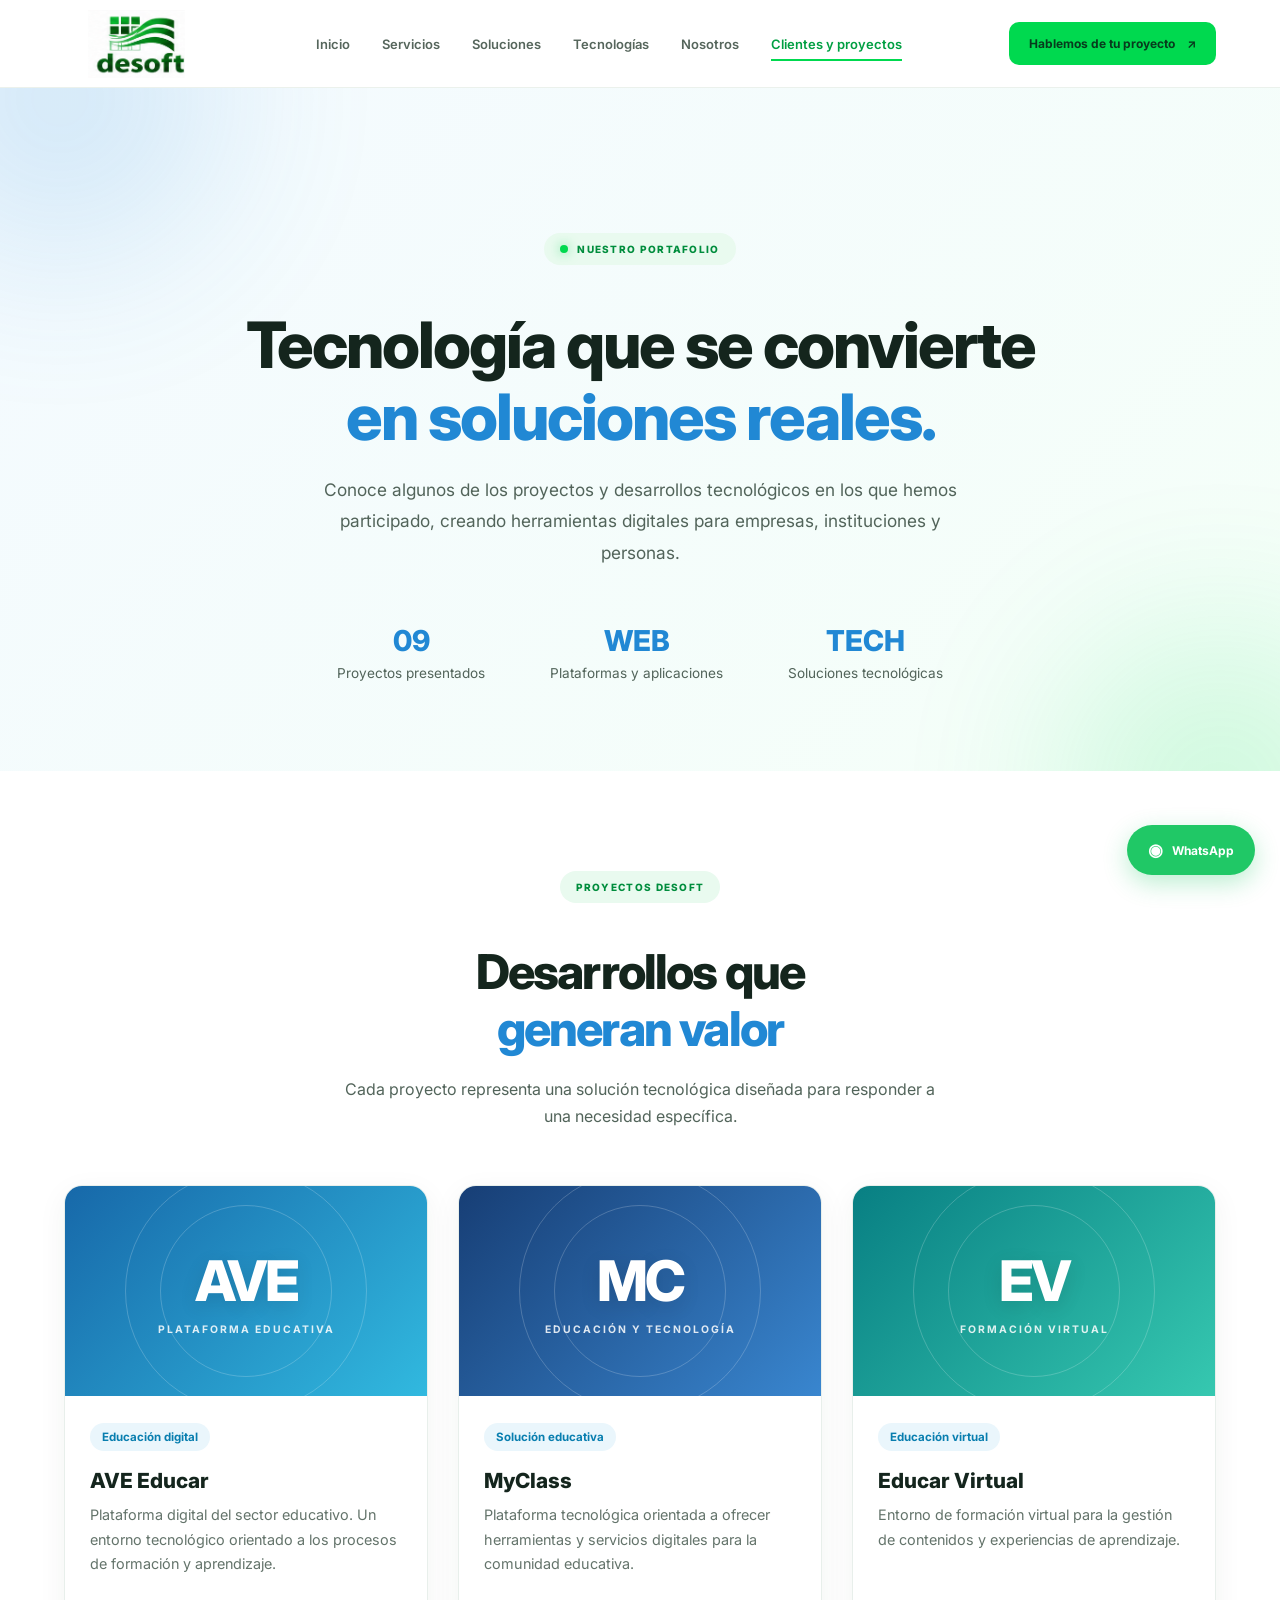
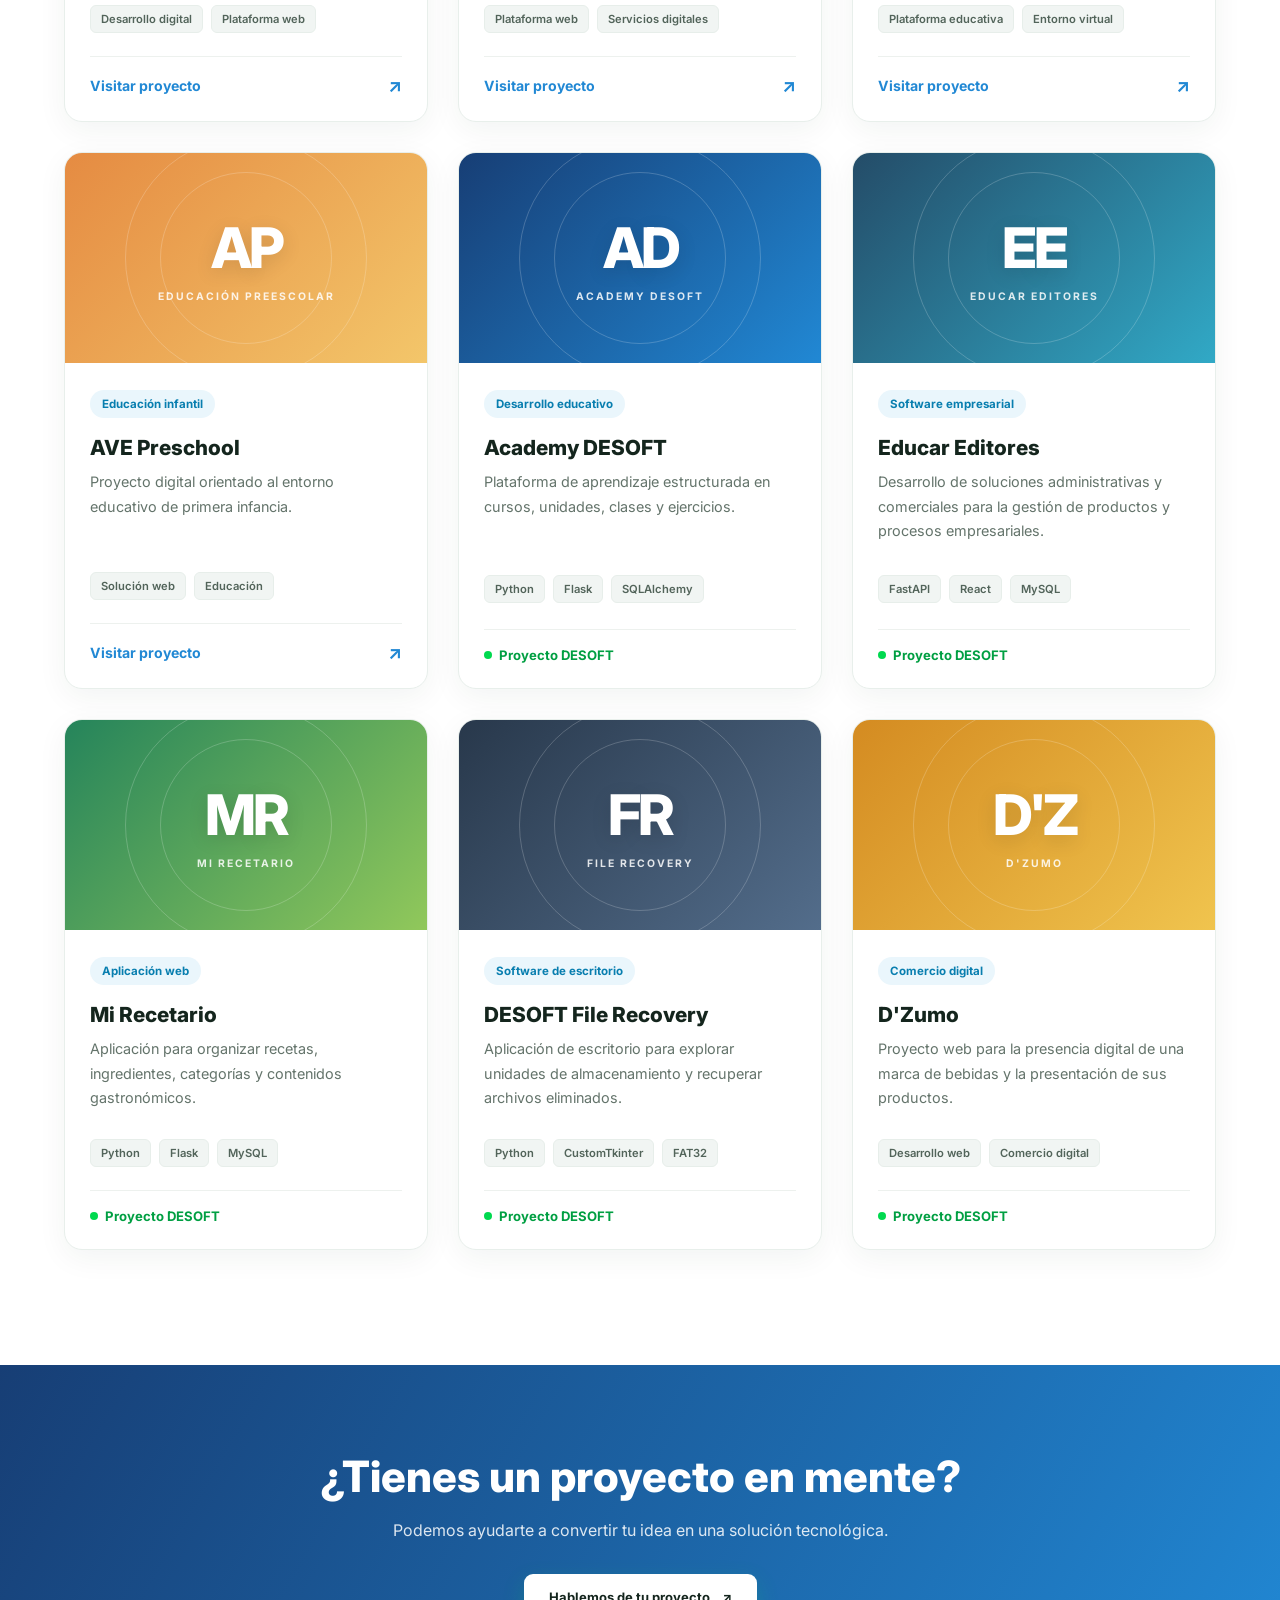
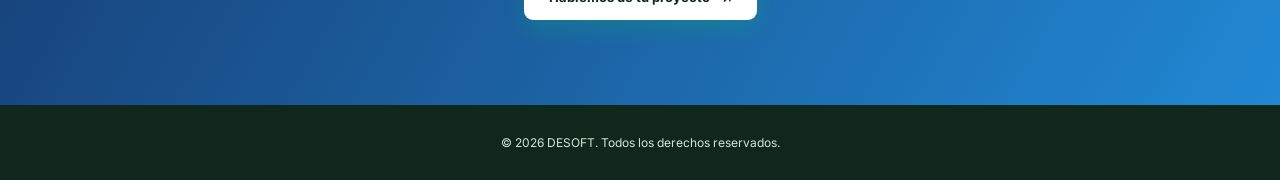
==== clientes.html @ e56fbdc7 "crear clientes" ====
<!DOCTYPE html>
<html lang="es">
<head>
    <meta charset="UTF-8">
    <meta name="viewport" content="width=device-width, initial-scale=1.0">
    <meta name="description" content="Conoce los proyectos y desarrollos tecnológicos de DESOFT: plataformas educativas, software empresarial, aplicaciones web y soluciones digitales.">
    <meta name="theme-color" content="#ffffff">
    <title>Clientes y proyectos | DESOFT</title>

    <link rel="preconnect" href="https://fonts.googleapis.com">
    <link rel="preconnect" href="https://fonts.gstatic.com" crossorigin>
    <link href="https://fonts.googleapis.com/css2?family=Inter:wght@400;500;600;700;800&display=swap" rel="stylesheet">

    <link rel="stylesheet" href="css/styles.css">
    <link rel="stylesheet" href="css/responsive.css">

    <script src="js/main.js" defer></script>
</head>
<body>

    <!-- HEADER -->
    <header class="header" id="header">
        <div class="container header-container">

            <a href="index.html#inicio" class="logo">
                <img src="assets/logo/desoft.png" alt="DESOFT">
            </a>

            <nav class="navigation" id="navigation">
                <a href="index.html#inicio" class="nav-link">Inicio</a>
                <a href="index.html#servicios" class="nav-link">Servicios</a>
                <a href="index.html#soluciones" class="nav-link">Soluciones</a>
                <a href="index.html#tecnologias" class="nav-link">Tecnologías</a>
                <a href="index.html#nosotros" class="nav-link">Nosotros</a>
                <a href="clientes.html" class="nav-link active" aria-current="page">Clientes y proyectos</a>
            </nav>

            <a href="https://wa.me/573026607901"
               target="_blank"
               rel="noopener noreferrer"
               class="header-button">
                Hablemos de tu proyecto
                <span>↗</span>
            </a>

            <button class="menu-toggle"
                    id="menuToggle"
                    aria-label="Abrir menú"
                    aria-expanded="false"
                    aria-controls="navigation">
                <span></span>
                <span></span>
                <span></span>
            </button>

        </div>
    </header>

    <main>

        <!-- PRESENTACIÓN DEL PORTAFOLIO -->
        <section class="portfolio-hero">
            <div class="container">
                <span class="section-tag">
                    <span class="tag-dot"></span>
                    NUESTRO PORTAFOLIO
                </span>

                <h1>
                    Tecnología que se convierte
                    <span>en soluciones reales.</span>
                </h1>

                <p>
                    Conoce algunos de los proyectos y desarrollos tecnológicos
                    en los que hemos participado, creando herramientas digitales
                    para empresas, instituciones y personas.
                </p>

                <div class="portfolio-hero-stats">
                    <div>
                        <strong>09</strong>
                        <span>Proyectos presentados</span>
                    </div>
                    <div>
                        <strong>WEB</strong>
                        <span>Plataformas y aplicaciones</span>
                    </div>
                    <div>
                        <strong>TECH</strong>
                        <span>Soluciones tecnológicas</span>
                    </div>
                </div>
            </div>
        </section>

        <!-- PROYECTOS -->
        <section class="portfolio-section" id="portafolio">
            <div class="container">

                <div class="section-heading">
                    <span class="section-tag">PROYECTOS DESOFT</span>
                    <h2>Desarrollos que <span>generan valor</span></h2>
                    <p>
                        Cada proyecto representa una solución tecnológica
                        diseñada para responder a una necesidad específica.
                    </p>
                </div>

                <div class="portfolio-grid">

                    <!-- AVE EDUCAR -->
                    <article class="portfolio-card">
                        <div class="portfolio-image portfolio-ave">
                            <span>AVE</span>
                            <small>PLATAFORMA EDUCATIVA</small>
                        </div>
                        <div class="portfolio-content">
                            <span class="portfolio-category">Educación digital</span>
                            <h3>AVE Educar</h3>
                            <p>
                                Plataforma digital del sector educativo.
                                Un entorno tecnológico orientado a los procesos
                                de formación y aprendizaje.
                            </p>
                            <div class="portfolio-details">
                                <span>Desarrollo digital</span>
                                <span>Plataforma web</span>
                            </div>
                            <a href="https://ave.educar.com.co"
                               target="_blank"
                               rel="noopener noreferrer"
                               class="portfolio-link">
                                Visitar proyecto <span>↗</span>
                            </a>
                        </div>
                    </article>

                    <!-- MYCLASS -->
                    <article class="portfolio-card">
                        <div class="portfolio-image portfolio-myclass">
                            <span>MC</span>
                            <small>EDUCACIÓN Y TECNOLOGÍA</small>
                        </div>
                        <div class="portfolio-content">
                            <span class="portfolio-category">Solución educativa</span>
                            <h3>MyClass</h3>
                            <p>
                                Plataforma tecnológica orientada a ofrecer
                                herramientas y servicios digitales para
                                la comunidad educativa.
                            </p>
                            <div class="portfolio-details">
                                <span>Plataforma web</span>
                                <span>Servicios digitales</span>
                            </div>
                            <a href="https://myclass.com.co"
                               target="_blank"
                               rel="noopener noreferrer"
                               class="portfolio-link">
                                Visitar proyecto <span>↗</span>
                            </a>
                        </div>
                    </article>

                    <!-- EDUCAR VIRTUAL -->
                    <article class="portfolio-card">
                        <div class="portfolio-image portfolio-virtual">
                            <span>EV</span>
                            <small>FORMACIÓN VIRTUAL</small>
                        </div>
                        <div class="portfolio-content">
                            <span class="portfolio-category">Educación virtual</span>
                            <h3>Educar Virtual</h3>
                            <p>
                                Entorno de formación virtual para la gestión
                                de contenidos y experiencias de aprendizaje.
                            </p>
                            <div class="portfolio-details">
                                <span>Plataforma educativa</span>
                                <span>Entorno virtual</span>
                            </div>
                            <a href="https://educarvirtual.com.co"
                               target="_blank"
                               rel="noopener noreferrer"
                               class="portfolio-link">
                                Visitar proyecto <span>↗</span>
                            </a>
                        </div>
                    </article>

                    <!-- AVE PRESCHOOL -->
                    <article class="portfolio-card">
                        <div class="portfolio-image portfolio-preschool">
                            <span>AP</span>
                            <small>EDUCACIÓN PREESCOLAR</small>
                        </div>
                        <div class="portfolio-content">
                            <span class="portfolio-category">Educación infantil</span>
                            <h3>AVE Preschool</h3>
                            <p>
                                Proyecto digital orientado al entorno
                                educativo de primera infancia.
                            </p>
                            <div class="portfolio-details">
                                <span>Solución web</span>
                                <span>Educación</span>
                            </div>
                            <a href="https://avepreschool.educar.com.co"
                               target="_blank"
                               rel="noopener noreferrer"
                               class="portfolio-link">
                                Visitar proyecto <span>↗</span>
                            </a>
                        </div>
                    </article>

                    <!-- ACADEMY DESOFT -->
                    <article class="portfolio-card">
                        <div class="portfolio-image portfolio-academy">
                            <span>AD</span>
                            <small>ACADEMY DESOFT</small>
                        </div>
                        <div class="portfolio-content">
                            <span class="portfolio-category">Desarrollo educativo</span>
                            <h3>Academy DESOFT</h3>
                            <p>
                                Plataforma de aprendizaje estructurada
                                en cursos, unidades, clases y ejercicios.
                            </p>
                            <div class="portfolio-details">
                                <span>Python</span>
                                <span>Flask</span>
                                <span>SQLAlchemy</span>
                            </div>
                            <span class="portfolio-status">Proyecto DESOFT</span>
                        </div>
                    </article>

                    <!-- EDUCAR EDITORES -->
                    <article class="portfolio-card">
                        <div class="portfolio-image portfolio-editores">
                            <span>EE</span>
                            <small>EDUCAR EDITORES</small>
                        </div>
                        <div class="portfolio-content">
                            <span class="portfolio-category">Software empresarial</span>
                            <h3>Educar Editores</h3>
                            <p>
                                Desarrollo de soluciones administrativas
                                y comerciales para la gestión de productos
                                y procesos empresariales.
                            </p>
                            <div class="portfolio-details">
                                <span>FastAPI</span>
                                <span>React</span>
                                <span>MySQL</span>
                            </div>
                            <span class="portfolio-status">Proyecto DESOFT</span>
                        </div>
                    </article>

                    <!-- MI RECETARIO -->
                    <article class="portfolio-card">
                        <div class="portfolio-image portfolio-recetario">
                            <span>MR</span>
                            <small>MI RECETARIO</small>
                        </div>
                        <div class="portfolio-content">
                            <span class="portfolio-category">Aplicación web</span>
                            <h3>Mi Recetario</h3>
                            <p>
                                Aplicación para organizar recetas,
                                ingredientes, categorías y contenidos
                                gastronómicos.
                            </p>
                            <div class="portfolio-details">
                                <span>Python</span>
                                <span>Flask</span>
                                <span>MySQL</span>
                            </div>
                            <span class="portfolio-status">Proyecto DESOFT</span>
                        </div>
                    </article>

                    <!-- FILE RECOVERY -->
                    <article class="portfolio-card">
                        <div class="portfolio-image portfolio-recovery">
                            <span>FR</span>
                            <small>FILE RECOVERY</small>
                        </div>
                        <div class="portfolio-content">
                            <span class="portfolio-category">Software de escritorio</span>
                            <h3>DESOFT File Recovery</h3>
                            <p>
                                Aplicación de escritorio para explorar
                                unidades de almacenamiento y recuperar
                                archivos eliminados.
                            </p>
                            <div class="portfolio-details">
                                <span>Python</span>
                                <span>CustomTkinter</span>
                                <span>FAT32</span>
                            </div>
                            <span class="portfolio-status">Proyecto DESOFT</span>
                        </div>
                    </article>

                    <!-- D'ZUMO -->
                    <article class="portfolio-card">
                        <div class="portfolio-image portfolio-dzumo">
                            <span>D'Z</span>
                            <small>D'ZUMO</small>
                        </div>
                        <div class="portfolio-content">
                            <span class="portfolio-category">Comercio digital</span>
                            <h3>D'Zumo</h3>
                            <p>
                                Proyecto web para la presencia digital
                                de una marca de bebidas y la presentación
                                de sus productos.
                            </p>
                            <div class="portfolio-details">
                                <span>Desarrollo web</span>
                                <span>Comercio digital</span>
                            </div>
                            <span class="portfolio-status">Proyecto DESOFT</span>
                        </div>
                    </article>

                </div>
            </div>
        </section>

        <!-- LLAMADO A LA ACCIÓN -->
        <section class="portfolio-cta">
            <div class="container">
                <h2>¿Tienes un proyecto en mente?</h2>
                <p>
                    Podemos ayudarte a convertir tu idea en una solución tecnológica.
                </p>
                <a href="https://wa.me/573026607901"
                   target="_blank"
                   rel="noopener noreferrer"
                   class="btn-primary">
                    Hablemos de tu proyecto <span>↗</span>
                </a>
            </div>
        </section>

    </main>

    <!-- FOOTER -->
    <footer class="footer" id="contacto">
        <div class="container">
            <p>© <span id="currentYear"></span> DESOFT. Todos los derechos reservados.</p>
        </div>
    </footer>

    <!-- WHATSAPP -->
    <a href="https://wa.me/573026607901"
       class="whatsapp-float"
       target="_blank"
       rel="noopener noreferrer"
       aria-label="Contactar con DESOFT por WhatsApp">
        <span>WhatsApp</span>
    </a>

</body>
</html>
---- css/styles.css ----
/* =========================================
   DESOFT - ESTILOS PRINCIPALES
========================================= */

:root {
    --green: #00d94f;
    --green-dark: #009f42;
    --green-light: #e9faef;
    --blue: #2188d4;
    --blue-dark: #173e75;
    --cyan: #31c7df;
    --dark: #14251d;
    --text: #52645a;
    --white: #ffffff;
    --background: #ffffff;
    --background-soft: #f4faf6;
    --border: #e6eee8;
    --shadow: 0 15px 45px rgba(20, 55, 35, 0.08);
    --radius: 18px;
}

* {
    margin: 0;
    padding: 0;
    box-sizing: border-box;
}

html {
    scroll-behavior: smooth;
    scroll-padding-top: 90px;
}

body {
    font-family: 'Inter', sans-serif;
    background: var(--background);
    color: var(--dark);
    overflow-x: hidden;
}

a {
    text-decoration: none;
    color: inherit;
}

button {
    font-family: inherit;
}

.container {
    width: min(1200px, 90%);
    margin: 0 auto;
}

/* =========================================
   HEADER
========================================= */

.header {
    width: 100%;
    height: 88px;
    position: sticky;
    top: 0;
    z-index: 1000;
    background: rgba(255, 255, 255, 0.94);
    backdrop-filter: blur(16px);
    border-bottom: 1px solid rgba(230, 238, 232, 0.8);
    transition: box-shadow 0.3s ease;
}

.header.scrolled {
    box-shadow: 0 5px 25px rgba(20, 55, 35, 0.08);
}

.header-container {
    height: 100%;
    display: flex;
    align-items: center;
    justify-content: space-between;
    gap: 30px;
}

.logo {
    display: flex;
    align-items: center;
    flex-shrink: 0;
}

.logo img {
    width: 145px;
    height: 68px;
    object-fit: contain;
}

.navigation {
    display: flex;
    align-items: center;
    gap: 32px;
}

.nav-link {
    font-size: 13px;
    font-weight: 600;
    color: #56665c;
    transition: color 0.3s ease;
    position: relative;
}

.nav-link:hover,
.nav-link.active {
    color: var(--green-dark);
}

.nav-link::after {
    content: "";
    position: absolute;
    bottom: -9px;
    left: 0;
    width: 0;
    height: 2px;
    background: var(--green);
    transition: width 0.3s ease;
}

.nav-link:hover::after,
.nav-link.active::after {
    width: 100%;
}

.header-button {
    display: flex;
    align-items: center;
    gap: 12px;
    background: var(--green);
    color: #073b1d;
    padding: 14px 20px;
    border-radius: 10px;
    font-size: 12px;
    font-weight: 700;
    transition: all 0.3s ease;
}

.header-button:hover {
    background: var(--green-dark);
    color: white;
    transform: translateY(-2px);
}

.menu-toggle {
    display: none;
    border: 0;
    background: transparent;
    cursor: pointer;
}

/* =========================================
   HERO
========================================= */

.hero {
    min-height: 690px;
    display: flex;
    align-items: center;
    position: relative;
    overflow: hidden;
    background:
        radial-gradient(
            ellipse at 85% 40%,
            rgba(0, 217, 79, 0.09),
            transparent 35%
        ),
        radial-gradient(
            ellipse at 5% 90%,
            rgba(49, 199, 223, 0.06),
            transparent 30%
        ),
        #ffffff;
}

.hero::before {
    content: "";
    position: absolute;
    width: 420px;
    height: 420px;
    border: 1px solid rgba(0, 217, 79, 0.09);
    border-radius: 50%;
    right: -190px;
    top: -180px;
}

.hero-container {
    display: grid;
    grid-template-columns: 1.05fr 0.95fr;
    align-items: center;
    gap: 45px;
    padding-top: 65px;
    padding-bottom: 65px;
    position: relative;
    z-index: 1;
}

.hero-content {
    max-width: 620px;
    animation: fadeUp 0.8s ease both;
}

.hero-tag {
    display: inline-flex;
    align-items: center;
    gap: 10px;
    background: var(--green-light);
    color: #087c3a;
    padding: 10px 15px;
    border-radius: 50px;
    font-size: 10px;
    font-weight: 800;
    letter-spacing: 1.1px;
    margin-bottom: 28px;
}

.tag-dot {
    width: 8px;
    height: 8px;
    background: var(--green);
    border-radius: 50%;
    box-shadow: 0 0 12px rgba(0, 217, 79, 0.6);
}

.hero h1 {
    font-size: clamp(42px, 5vw, 65px);
    line-height: 1.13;
    letter-spacing: -2.8px;
    font-weight: 800;
    color: var(--dark);
    margin-bottom: 24px;
}

.hero h1 span {
    display: block;
    color: var(--green-dark);
}

.hero-description {
    max-width: 530px;
    font-size: 15px;
    line-height: 1.9;
    color: var(--text);
    margin-bottom: 32px;
}

.hero-actions {
    display: flex;
    align-items: center;
    gap: 15px;
    flex-wrap: wrap;
}

.btn-primary,
.btn-secondary {
    display: inline-flex;
    align-items: center;
    justify-content: center;
    gap: 13px;
    padding: 16px 23px;
    border-radius: 10px;
    font-size: 13px;
    font-weight: 700;
    transition: all 0.3s ease;
}

.btn-primary {
    background: var(--green);
    color: #073b1d;
    box-shadow: 0 8px 22px rgba(0, 217, 79, 0.2);
}

.btn-primary:hover {
    background: var(--green-dark);
    color: white;
    transform: translateY(-3px);
    box-shadow: 0 12px 25px rgba(0, 159, 66, 0.22);
}

.btn-secondary {
    background: white;
    border: 1px solid var(--border);
    color: var(--dark);
}

.btn-secondary:hover {
    border-color: var(--green);
    color: var(--green-dark);
    transform: translateY(-3px);
}

.hero-features {
    display: flex;
    flex-wrap: wrap;
    gap: 22px;
    margin-top: 42px;
}

.hero-feature {
    display: flex;
    align-items: center;
    gap: 9px;
    font-size: 11px;
    font-weight: 600;
    color: #607267;
}

.feature-icon {
    display: flex;
    align-items: center;
    justify-content: center;
    width: 29px;
    height: 29px;
    border-radius: 8px;
    background: var(--green-light);
    color: var(--green-dark);
    font-size: 16px;
}

/* =========================================
   HERO VISUAL
========================================= */

.hero-visual {
    position: relative;
    display: flex;
    align-items: center;
    justify-content: center;
    min-height: 460px;
    animation: fadeIn 1.2s ease both;
}

.visual-glow {
    position: absolute;
    width: 380px;
    height: 380px;
    border-radius: 50%;
    background: rgba(0, 217, 79, 0.14);
    filter: blur(75px);
}

.visual-card {
    width: 100%;
    max-width: 470px;
    height: 360px;
    position: relative;
    z-index: 1;
    background: linear-gradient(145deg, #ffffff, #f0faf4);
    border: 1px solid rgba(0, 169, 67, 0.13);
    border-radius: 25px;
    box-shadow: 0 30px 80px rgba(20, 65, 38, 0.13);
    overflow: hidden;
}

.visual-card-header {
    height: 52px;
    display: flex;
    align-items: center;
    gap: 10px;
    padding: 0 23px;
    border-bottom: 1px solid #e7f1e9;
    font-size: 9px;
    font-weight: 800;
    letter-spacing: 1.5px;
    color: #6a8273;
}

.visual-status {
    width: 8px;
    height: 8px;
    border-radius: 50%;
    background: var(--green);
    box-shadow: 0 0 12px var(--green);
}

.visual-main {
    height: 255px;
    position: relative;
    display: flex;
    align-items: center;
    justify-content: center;
}

.visual-orbit {
    position: absolute;
    border-radius: 50%;
    border: 1px solid rgba(0, 169, 67, 0.22);
}

.orbit-one {
    width: 235px;
    height: 235px;
    animation: rotate 20s linear infinite;
}

.orbit-two {
    width: 180px;
    height: 180px;
    border-style: dashed;
    animation: rotate 15s linear infinite reverse;
}

.visual-center {
    width: 125px;
    height: 125px;
    display: flex;
    align-items: center;
    justify-content: center;
    flex-direction: column;
    background: linear-gradient(145deg, #00d94f, #00a943);
    border-radius: 30px;
    box-shadow: 0 15px 40px rgba(0, 217, 79, 0.28);
    transform: rotate(-5deg);
    color: white;
    z-index: 2;
}

.visual-center span {
    font-size: 22px;
    font-weight: 800;
    letter-spacing: 1px;
}

.visual-center small {
    font-size: 9px;
    margin-top: 6px;
}

.floating-node {
    position: absolute;
    z-index: 3;
    padding: 12px 17px;
    border-radius: 10px;
    background: white;
    color: var(--green-dark);
    font-size: 10px;
    font-weight: 800;
    box-shadow: 0 8px 25px rgba(20, 65, 38, 0.12);
    border: 1px solid #e4f1e7;
    animation: float 4s ease-in-out infinite;
}

.node-one {
    top: 27px;
    left: 55px;
}

.node-two {
    right: 45px;
    top: 65px;
    animation-delay: 0.8s;
}

.node-three {
    bottom: 24px;
    left: 70px;
    animation-delay: 1.5s;
}

.visual-card-footer {
    height: 52px;
    border-top: 1px solid #e7f1e9;
    display: flex;
    align-items: center;
    justify-content: space-around;
    font-size: 9px;
    font-weight: 700;
    color: #789083;
}

.floating-label {
    position: absolute;
    z-index: 4;
    background: white;
    border: 1px solid var(--border);
    border-radius: 12px;
    padding: 13px 17px;
    font-size: 10px;
    font-weight: 700;
    color: #53685a;
    box-shadow: var(--shadow);
}

.floating-label span {
    color: var(--green-dark);
    margin-right: 5px;
}

.label-top {
    top: 25px;
    right: -15px;
}

.label-bottom {
    bottom: 25px;
    left: -20px;
}

/* =========================================
   SECCIONES GENERALES
========================================= */

section:not(.hero) {
    scroll-margin-top: 88px;
}

.footer {
    background: #10271b;
    color: #d4e5d9;
    padding: 30px 0;
    text-align: center;
    font-size: 12px;
}

/* =========================================
   WHATSAPP
========================================= */

.whatsapp-float {
    position: fixed;
    bottom: 25px;
    right: 25px;
    z-index: 999;
    display: flex;
    align-items: center;
    gap: 9px;
    padding: 15px 21px;
    border-radius: 50px;
    background: #20c866;
    color: white;
    font-size: 12px;
    font-weight: 700;
    box-shadow: 0 8px 25px rgba(32, 200, 102, 0.3);
    transition: transform 0.3s ease;
}

.whatsapp-float::before {
    content: "◉";
    font-size: 17px;
}

.whatsapp-float:hover {
    transform: translateY(-5px);
}


/*  SECCION SECTIO-CARD

/* =========================================
   DESOFT - SECCION DE SERVICIOS
========================================= */

.services {
    padding: 110px 0;
    background:
        radial-gradient(
            circle at 5% 15%,
            rgba(0, 217, 79, 0.045),
            transparent 30%
        ),
        #f8fbf9;
    position: relative;
    overflow: hidden;
}

.section-heading {
    max-width: 720px;
    margin: 0 auto 65px;
    text-align: center;
}

.section-tag {
    display: inline-flex;
    align-items: center;
    gap: 9px;
    padding: 10px 16px;
    border-radius: 50px;
    background: #e9faef;
    color: #008d3d;
    font-size: 10px;
    font-weight: 800;
    letter-spacing: 1.3px;
    margin-bottom: 22px;
}

.section-heading h2 {
    font-size: clamp(32px, 4vw, 47px);
    line-height: 1.2;
    letter-spacing: -1.8px;
    font-weight: 800;
    color: #14251d;
    margin-bottom: 20px;
}

.section-heading h2 span {
    display: block;
    color: #009f42;
}

.section-heading p {
    max-width: 610px;
    margin: 0 auto;
    color: #65766b;
    font-size: 14px;
    line-height: 1.9;
}

/* GRID */

.services-grid {
    display: grid;
    grid-template-columns: repeat(3, minmax(0, 1fr));
    gap: 25px;
}

/* TARJETAS */

.service-card {
    min-width: 0;
    position: relative;
    background: #ffffff;
    border: 1px solid #e6eee8;
    border-radius: 18px;
    padding: 32px 27px;
    display: flex;
    flex-direction: column;
    box-shadow: 0 8px 30px rgba(20, 55, 35, 0.035);
    transition:
        transform 0.35s ease,
        box-shadow 0.35s ease,
        border-color 0.35s ease;
}

.service-card:hover {
    transform: translateY(-9px);
    border-color: rgba(0, 217, 79, 0.5);
    box-shadow: 0 20px 45px rgba(0, 125, 55, 0.11);
}

.service-icon {
    width: 57px;
    height: 57px;
    display: flex;
    align-items: center;
    justify-content: center;
    border-radius: 15px;
    background: linear-gradient(145deg, #e7faed, #f2fbf5);
    color: #009f42;
    margin-bottom: 26px;
    transition: all 0.35s ease;
}

.service-icon span {
    font-size: 29px;
    font-weight: 600;
}

.service-card:hover .service-icon {
    background: #00d94f;
    color: #073b1d;
    transform: rotate(-5deg) scale(1.06);
}

.service-number {
    position: absolute;
    top: 34px;
    right: 28px;
    font-size: 12px;
    font-weight: 800;
    color: #a8c2b0;
    letter-spacing: 1px;
}

.service-card h3 {
    color: #183426;
    font-size: 19px;
    line-height: 1.4;
    font-weight: 750;
    margin-bottom: 13px;
}

.service-card > p {
    font-size: 12px;
    line-height: 1.85;
    color: #6b7b70;
    margin-bottom: 22px;
    min-height: 67px;
}

.service-card ul {
    list-style: none;
    display: flex;
    flex-direction: column;
    gap: 12px;
    padding-bottom: 24px;
    border-bottom: 1px solid #edf2ee;
}

.service-card ul li {
    position: relative;
    padding-left: 20px;
    font-size: 12px;
    color: #52665a;
    line-height: 1.5;
}

.service-card ul li::before {
    content: "✓";
    position: absolute;
    left: 0;
    top: 0;
    color: #00b94b;
    font-weight: 800;
}

/* ENLACES */

.service-link {
    display: inline-flex;
    align-items: center;
    gap: 10px;
    margin-top: auto;
    padding-top: 23px;
    font-size: 12px;
    font-weight: 800;
    color: #008e3c;
    transition: gap 0.3s ease;
}

.service-link span {
    font-size: 17px;
}

.service-link:hover {
    gap: 17px;
}

/* SERVICIO DESTACADO */

.featured-service {
    border-color: rgba(0, 217, 79, 0.35);
    background: linear-gradient(
        145deg,
        #ffffff 60%,
        #f0fff4
    );
}

.featured-service::before {
    content: "DESTACADO";
    position: absolute;
    top: -12px;
    right: 22px;
    background: #00d94f;
    color: #073b1d;
    font-size: 9px;
    font-weight: 800;
    letter-spacing: 0.8px;
    padding: 7px 12px;
    border-radius: 30px;
    box-shadow: 0 5px 15px rgba(0, 217, 79, 0.2);
}

/* CIERRE DE SERVICIOS */

.services-bottom {
    margin-top: 55px;
    padding: 27px 32px;
    background: #ffffff;
    border: 1px solid #e5eee7;
    border-radius: 16px;
    display: flex;
    align-items: center;
    justify-content: space-between;
    gap: 25px;
}

.services-bottom p {
    font-size: 14px;
    color: #52665a;
    font-weight: 600;
}

.services-bottom .btn-primary {
    flex-shrink: 0;
}


/* =========================================
   DESOFT - DESARROLLO DE SOFTWARE
========================================= */

.software-section {
    padding: 115px 0;
    background: #ffffff;
    overflow: hidden;
}

.software-container {
    display: grid;
    grid-template-columns: 1fr 1fr;
    align-items: center;
    gap: 75px;
}

.software-content h2 {
    font-size: clamp(34px, 4vw, 48px);
    line-height: 1.2;
    letter-spacing: -1.8px;
    color: #14251d;
    margin-bottom: 22px;
}

.software-content h2 span {
    display: block;
    color: #009f42;
}

.software-description {
    font-size: 14px;
    line-height: 1.9;
    color: #64756a;
    margin-bottom: 30px;
}

.software-benefits {
    display: grid;
    grid-template-columns: 1fr 1fr;
    gap: 24px 20px;
    margin-bottom: 35px;
}

.software-benefit {
    display: flex;
    gap: 12px;
    align-items: flex-start;
}

.benefit-check {
    width: 27px;
    height: 27px;
    flex-shrink: 0;
    display: flex;
    align-items: center;
    justify-content: center;
    background: #e9faef;
    color: #009f42;
    border-radius: 8px;
    font-weight: 800;
}

.software-benefit h4 {
    font-size: 12px;
    color: #183426;
    margin-bottom: 7px;
}

.software-benefit p {
    font-size: 11px;
    color: #738378;
    line-height: 1.6;
}

.software-button {
    display: inline-flex;
}

/* VISUAL */

.software-visual {
    position: relative;
    min-height: 420px;
    display: flex;
    align-items: center;
    justify-content: center;
}

.software-glow {
    position: absolute;
    width: 350px;
    height: 350px;
    background: rgba(0, 217, 79, 0.12);
    border-radius: 50%;
    filter: blur(75px);
}

.dashboard-preview {
    width: 100%;
    max-width: 460px;
    position: relative;
    z-index: 2;
    background: #ffffff;
    border: 1px solid #e4eee7;
    border-radius: 17px;
    box-shadow: 0 25px 70px rgba(24, 65, 40, 0.12);
    overflow: hidden;
    transform: perspective(1000px) rotateY(-5deg);
}

.dashboard-header {
    height: 54px;
    padding: 0 20px;
    display: flex;
    justify-content: space-between;
    align-items: center;
    border-bottom: 1px solid #edf2ee;
}

.dashboard-brand {
    display: flex;
    align-items: center;
    gap: 9px;
    font-size: 11px;
    color: #183426;
}

.dashboard-logo {
    width: 28px;
    height: 28px;
    display: flex;
    align-items: center;
    justify-content: center;
    background: #00d94f;
    color: #073b1d;
    border-radius: 8px;
    font-weight: 800;
}

.dashboard-dots {
    display: flex;
    gap: 5px;
}

.dashboard-dots span {
    width: 6px;
    height: 6px;
    border-radius: 50%;
    background: #b8d4c1;
}

.dashboard-body {
    display: grid;
    grid-template-columns: 53px 1fr;
    min-height: 290px;
}

.dashboard-sidebar {
    background: #f4faf6;
    border-right: 1px solid #e8f0e9;
    display: flex;
    flex-direction: column;
    align-items: center;
    gap: 20px;
    padding-top: 25px;
}

.sidebar-item {
    width: 29px;
    height: 29px;
    display: flex;
    align-items: center;
    justify-content: center;
    color: #809889;
    border-radius: 8px;
    font-size: 15px;
}

.sidebar-item.selected {
    background: #dff9e8;
    color: #009f42;
}

.dashboard-main {
    padding: 22px 19px;
}

.dashboard-welcome {
    display: flex;
    align-items: center;
    justify-content: space-between;
    margin-bottom: 20px;
}

.dashboard-welcome small {
    color: #84968a;
    font-size: 8px;
    font-weight: 800;
    letter-spacing: 1px;
}

.dashboard-welcome h3 {
    font-size: 18px;
    color: #183426;
    margin-top: 5px;
}

.dashboard-online {
    color: #009f42;
    font-size: 9px;
    font-weight: 700;
}

.dashboard-stats {
    display: grid;
    grid-template-columns: 1fr 1fr;
    gap: 12px;
}

.stat-card {
    padding: 13px;
    border: 1px solid #e8f0e9;
    border-radius: 10px;
    display: flex;
    flex-direction: column;
    gap: 6px;
}

.stat-card small {
    color: #829287;
    font-size: 9px;
}

.stat-card strong {
    color: #183426;
    font-size: 23px;
}

.stat-card span {
    color: #00a943;
    font-size: 9px;
    font-weight: 700;
}

.dashboard-chart {
    padding: 15px;
    margin-top: 14px;
    border: 1px solid #e8f0e9;
    border-radius: 10px;
}

.chart-heading {
    display: flex;
    justify-content: space-between;
    gap: 10px;
    margin-bottom: 17px;
}

.chart-heading strong {
    font-size: 10px;
    color: #183426;
}

.chart-heading small {
    font-size: 8px;
    color: #829287;
}

.chart-bars {
    height: 65px;
    display: flex;
    align-items: flex-end;
    justify-content: space-around;
    gap: 10px;
    border-bottom: 1px solid #e8f0e9;
}

.chart-bars span {
    width: 9%;
    height: var(--height);
    background: linear-gradient(180deg, #00d94f, #9ceab6);
    border-radius: 5px 5px 0 0;
    animation: chartGrow 1.2s ease both;
}

.dashboard-bottom {
    display: flex;
    justify-content: space-between;
    margin-top: 15px;
    color: #819489;
    font-size: 8px;
}

.dashboard-bottom span:first-child {
    color: #009f42;
}

/* ETIQUETAS FLOTANTES */

.tech-floating {
    position: absolute;
    z-index: 3;
    display: flex;
    align-items: center;
    gap: 9px;
    padding: 12px 17px;
    background: #ffffff;
    border: 1px solid #e6eee8;
    border-radius: 12px;
    box-shadow: 0 10px 30px rgba(20, 55, 35, 0.09);
    font-size: 10px;
    color: #53675a;
    font-weight: 700;
    animation: float 4s ease-in-out infinite;
}

.tech-floating strong {
    color: #009f42;
    font-size: 17px;
}

.tech-python {
    top: 25px;
    left: -10px;
}

.tech-react {
    right: -10px;
    top: 100px;
    animation-delay: 1s;
}

.tech-api {
    bottom: 20px;
    left: 15px;
    animation-delay: 1.7s;
}

/* TIPOS DE SOLUCIONES */

.software-types {
    display: grid;
    grid-template-columns: repeat(4, 1fr);
    gap: 20px;
    margin-top: 100px;
    padding-top: 40px;
    border-top: 1px solid #e8f0e9;
}

.software-type {
    padding: 5px 15px;
    border-left: 2px solid #00d94f;
}

.software-type > span {
    display: block;
    color: #00a943;
    font-size: 11px;
    font-weight: 800;
    margin-bottom: 13px;
}

.software-type h3 {
    color: #183426;
    font-size: 13px;
    margin-bottom: 9px;
}

.software-type p {
    color: #748479;
    font-size: 11px;
    line-height: 1.7;
}



/* =========================================
   DESOFT - MICROSOFT AZURE
========================================= */

.azure-section {
    padding: 110px 0;
    background:
        radial-gradient(
            circle at 90% 20%,
            rgba(0, 217, 79, 0.07),
            transparent 30%
        ),
        #f3faf5;
    overflow: hidden;
}

.azure-container {
    display: grid;
    grid-template-columns: 1fr 1fr;
    align-items: center;
    gap: 65px;
}

.azure-content h2 {
    color: #14251d;
    font-size: clamp(34px, 4vw, 47px);
    line-height: 1.2;
    letter-spacing: -1.8px;
    margin-bottom: 22px;
}

.azure-content h2 span {
    display: block;
    color: #009f42;
}

.azure-description {
    color: #627469;
    font-size: 14px;
    line-height: 1.9;
    margin-bottom: 30px;
}

.azure-services-list {
    display: flex;
    flex-direction: column;
    gap: 19px;
    margin-bottom: 32px;
}

.azure-service-item {
    display: flex;
    align-items: flex-start;
    gap: 15px;
}

.azure-icon {
    width: 43px;
    height: 43px;
    flex-shrink: 0;
    display: flex;
    align-items: center;
    justify-content: center;
    border-radius: 12px;
    background: #e1f8e9;
    color: #009f42;
    font-size: 22px;
    transition: all 0.3s ease;
}

.azure-service-item:hover .azure-icon {
    background: #00d94f;
    color: #073b1d;
    transform: translateY(-3px);
}

.azure-service-item h3 {
    color: #183426;
    font-size: 13px;
    margin: 3px 0 6px;
}

.azure-service-item p {
    color: #718176;
    font-size: 11px;
    line-height: 1.7;
}

.azure-button {
    margin-top: 5px;
}

/* ARQUITECTURA CLOUD */

.azure-visual {
    position: relative;
    min-height: 480px;
    display: flex;
    justify-content: center;
    align-items: center;
}

.azure-glow {
    position: absolute;
    width: 380px;
    height: 380px;
    border-radius: 50%;
    background: rgba(0, 217, 79, 0.15);
    filter: blur(80px);
}

.cloud-architecture {
    width: 100%;
    max-width: 470px;
    position: relative;
    z-index: 2;
    padding: 30px 25px 20px;
    background: #ffffff;
    border: 1px solid #dcece0;
    border-radius: 22px;
    box-shadow: 0 25px 65px rgba(25, 70, 40, 0.10);
}

.cloud-top {
    text-align: center;
}

.cloud-symbol {
    width: 75px;
    height: 75px;
    display: flex;
    justify-content: center;
    align-items: center;
    margin: 0 auto 15px;
    border-radius: 22px;
    background: linear-gradient(145deg, #00d94f, #00a943);
    color: #ffffff;
    font-size: 38px;
    box-shadow: 0 12px 30px rgba(0, 217, 79, 0.25);
}

.cloud-top h3 {
    color: #183426;
    font-size: 18px;
    margin-bottom: 7px;
}

.cloud-top > span {
    color: #829489;
    font-size: 9px;
    font-weight: 800;
    letter-spacing: 1.5px;
}

.cloud-connection {
    height: 40px;
    display: flex;
    justify-content: center;
    gap: 85px;
    position: relative;
    border-bottom: 1px solid #dcece0;
}

.cloud-connection::before {
    content: "";
    position: absolute;
    top: 0;
    left: 50%;
    height: 40px;
    border-left: 1px dashed #00b94b;
}

.cloud-connection span {
    width: 7px;
    height: 7px;
    border-radius: 50%;
    background: #00d94f;
    margin-top: 34px;
    position: relative;
    z-index: 2;
}

.cloud-nodes {
    display: grid;
    grid-template-columns: repeat(2, 1fr);
    gap: 13px;
    padding: 22px 0;
}

.cloud-node {
    display: flex;
    flex-direction: column;
    align-items: center;
    gap: 7px;
    padding: 18px 10px;
    background: #f5faf6;
    border: 1px solid #e4eee6;
    border-radius: 13px;
    transition: all 0.3s ease;
}

.cloud-node:hover {
    background: #e9faef;
    border-color: #00d94f;
    transform: translateY(-4px);
}

.cloud-node-icon {
    width: 35px;
    height: 35px;
    border-radius: 10px;
    background: #dff9e8;
    display: flex;
    align-items: center;
    justify-content: center;
    color: #009f42;
    font-size: 19px;
}

.cloud-node strong {
    color: #183426;
    font-size: 11px;
}

.cloud-node small {
    color: #829489;
    font-size: 9px;
}

.cloud-footer {
    display: flex;
    justify-content: space-between;
    gap: 10px;
    padding-top: 17px;
    border-top: 1px solid #e9f0eb;
    color: #819389;
    font-size: 9px;
}

.cloud-footer span:first-child {
    color: #009f42;
    font-weight: 700;
}

/* ETIQUETAS FLOTANTES */

.azure-floating {
    position: absolute;
    z-index: 3;
    display: flex;
    align-items: center;
    gap: 8px;
    padding: 13px 16px;
    background: #ffffff;
    border: 1px solid #e4eee6;
    border-radius: 11px;
    box-shadow: 0 10px 30px rgba(20, 55, 35, 0.09);
    color: #52665a;
    font-size: 10px;
    font-weight: 700;
    animation: float 4s ease-in-out infinite;
}

.azure-floating span {
    color: #00a943;
    font-size: 16px;
}

.azure-label-one {
    top: 35px;
    right: -10px;
}

.azure-label-two {
    bottom: 35px;
    left: -10px;
    animation-delay: 1.5s;
}

/* ETAPAS CLOUD */

.azure-bottom {
    display: grid;
    grid-template-columns: repeat(4, 1fr);
    gap: 20px;
    margin-top: 85px;
    padding-top: 38px;
    border-top: 1px solid #dcece0;
}

.azure-bottom > div {
    padding-left: 16px;
    border-left: 2px solid #00d94f;
}

.azure-bottom span {
    display: block;
    color: #00a943;
    font-size: 11px;
    font-weight: 800;
    margin-bottom: 12px;
}

.azure-bottom strong {
    display: block;
    color: #183426;
    font-size: 13px;
    margin-bottom: 7px;
}

.azure-bottom p {
    color: #718176;
    font-size: 11px;
    line-height: 1.6;
}


/* =========================================
   DESOFT - INTELIGENCIA ARTIFICIAL
========================================= */

.ai-section {
    padding: 115px 0;
    background: #ffffff;
    overflow: hidden;
}

.ai-container {
    display: grid;
    grid-template-columns: 1fr 1fr;
    align-items: center;
    gap: 65px;
}

.ai-content h2 {
    font-size: clamp(34px, 4vw, 48px);
    line-height: 1.2;
    letter-spacing: -1.8px;
    color: #14251d;
    margin-bottom: 22px;
}

.ai-content h2 span {
    display: block;
    color: #009f42;
}

.ai-description {
    font-size: 14px;
    line-height: 1.9;
    color: #64756a;
    margin-bottom: 30px;
}

.ai-features {
    display: flex;
    flex-direction: column;
    gap: 21px;
    margin-bottom: 32px;
}

.ai-feature {
    display: flex;
    align-items: flex-start;
    gap: 15px;
}

.ai-feature-icon {
    width: 43px;
    height: 43px;
    flex-shrink: 0;
    display: flex;
    align-items: center;
    justify-content: center;
    border-radius: 12px;
    background: linear-gradient(145deg, #e5f7ff, #e7faed);
    color: #009f75;
    font-size: 22px;
    transition: all 0.3s ease;
}

.ai-feature:hover .ai-feature-icon {
    background: #00d94f;
    color: #073b1d;
    transform: rotate(-6deg);
}

.ai-feature h3 {
    color: #183426;
    font-size: 13px;
    margin: 3px 0 7px;
}

.ai-feature p {
    color: #718176;
    font-size: 11px;
    line-height: 1.7;
}

.ai-button {
    margin-top: 5px;
}

/* VISUAL IA */

.ai-visual {
    position: relative;
    min-height: 520px;
    display: flex;
    align-items: center;
    justify-content: center;
}

.ai-glow {
    position: absolute;
    width: 390px;
    height: 390px;
    background: rgba(0, 217, 79, 0.13);
    border-radius: 50%;
    filter: blur(80px);
}

.ai-dashboard {
    width: 100%;
    max-width: 460px;
    position: relative;
    z-index: 2;
    background: #ffffff;
    border: 1px solid #e4eee8;
    border-radius: 22px;
    box-shadow: 0 25px 70px rgba(25, 70, 40, 0.12);
    overflow: hidden;
}

.ai-dashboard-header {
    height: 58px;
    padding: 0 20px;
    display: flex;
    align-items: center;
    justify-content: space-between;
    border-bottom: 1px solid #eaf1ec;
}

.ai-brand {
    display: flex;
    align-items: center;
    gap: 9px;
    color: #183426;
    font-size: 12px;
}

.ai-brand-icon {
    width: 30px;
    height: 30px;
    display: flex;
    align-items: center;
    justify-content: center;
    border-radius: 9px;
    background: #e5f9eb;
    color: #00a943;
    font-size: 20px;
}

.ai-active {
    color: #00a943;
    font-size: 8px;
    font-weight: 800;
    letter-spacing: 0.7px;
}

/* NUCLEO IA */

.ai-brain-area {
    height: 260px;
    display: flex;
    align-items: center;
    justify-content: center;
    position: relative;
    background:
        radial-gradient(
            circle,
            rgba(0, 217, 79, 0.07),
            transparent 65%
        );
}

.ai-orbit {
    position: absolute;
    border-radius: 50%;
    border: 1px solid rgba(0, 169, 67, 0.2);
}

.ai-orbit-one {
    width: 210px;
    height: 210px;
    animation: rotate 25s linear infinite;
}

.ai-orbit-two {
    width: 160px;
    height: 160px;
    border-style: dashed;
    animation: rotate 18s linear infinite reverse;
}

.ai-orbit-three {
    width: 120px;
    height: 120px;
    border-color: rgba(49, 199, 223, 0.35);
}

.ai-core {
    width: 90px;
    height: 90px;
    position: relative;
    z-index: 2;
    display: flex;
    flex-direction: column;
    align-items: center;
    justify-content: center;
    background: linear-gradient(145deg, #00d94f, #00a943);
    color: white;
    border-radius: 25px;
    box-shadow: 0 12px 35px rgba(0, 217, 79, 0.3);
    animation: float 4s ease-in-out infinite;
}

.ai-core span {
    font-size: 25px;
}

.ai-core strong {
    font-size: 17px;
    letter-spacing: 2px;
}

.ai-node {
    position: absolute;
    z-index: 3;
    width: 38px;
    height: 38px;
    display: flex;
    align-items: center;
    justify-content: center;
    background: white;
    border: 1px solid #dcefe1;
    border-radius: 11px;
    box-shadow: 0 8px 20px rgba(20, 55, 35, 0.1);
    color: #009f42;
    font-size: 10px;
    font-weight: 800;
}

.ai-node-one {
    top: 25px;
    left: calc(50% - 19px);
}

.ai-node-two {
    right: 45px;
    top: 110px;
}

.ai-node-three {
    bottom: 25px;
    left: calc(50% - 19px);
}

.ai-node-four {
    left: 45px;
    top: 110px;
}

/* PROCESOS */

.ai-process {
    padding: 18px 22px;
    background: #f7fbf8;
    border-top: 1px solid #e8f0e9;
}

.ai-process-heading {
    display: flex;
    justify-content: space-between;
    gap: 10px;
    margin-bottom: 15px;
}

.ai-process-heading strong {
    color: #183426;
    font-size: 11px;
}

.ai-process-heading small {
    color: #829489;
    font-size: 9px;
}

.ai-process-step {
    display: flex;
    align-items: center;
    gap: 12px;
    padding: 11px 0;
    border-top: 1px solid #e8f0e9;
    color: #586c5e;
    font-size: 10px;
}

.process-number {
    color: #00a943;
    font-weight: 800;
}

.process-status {
    margin-left: auto;
    color: #00a943;
    font-weight: 800;
}

.ai-dashboard-footer {
    display: flex;
    justify-content: space-between;
    gap: 10px;
    padding: 15px 22px;
    color: #819389;
    font-size: 8px;
    font-weight: 700;
    letter-spacing: 0.5px;
}

/* ELEMENTOS FLOTANTES */

.ai-floating {
    position: absolute;
    z-index: 4;
    display: flex;
    align-items: center;
    gap: 9px;
    padding: 13px 16px;
    background: #ffffff;
    border: 1px solid #e4eee8;
    border-radius: 12px;
    box-shadow: 0 10px 30px rgba(20, 55, 35, 0.1);
    color: #53675a;
    font-size: 10px;
    font-weight: 700;
    animation: float 4s ease-in-out infinite;
}

.ai-floating span {
    color: #00a943;
    font-size: 17px;
}

.ai-floating-one {
    top: 35px;
    right: -10px;
}

.ai-floating-two {
    bottom: 30px;
    left: -10px;
    animation-delay: 1.5s;
}

/* TARJETAS INFERIORES */

.ai-bottom {
    display: grid;
    grid-template-columns: repeat(4, 1fr);
    gap: 20px;
    margin-top: 85px;
    padding-top: 38px;
    border-top: 1px solid #e8f0e9;
}

.ai-bottom-card {
    padding: 22px 18px;
    border: 1px solid #e8f0e9;
    border-radius: 14px;
    background: #ffffff;
    transition: all 0.3s ease;
}

.ai-bottom-card:hover {
    border-color: #00d94f;
    transform: translateY(-6px);
    box-shadow: 0 12px 30px rgba(0, 169, 67, 0.08);
}

.ai-bottom-icon {
    width: 40px;
    height: 40px;
    display: flex;
    align-items: center;
    justify-content: center;
    border-radius: 11px;
    background: #e9faef;
    color: #009f42;
    font-size: 20px;
    margin-bottom: 17px;
}

.ai-bottom-card h3 {
    color: #183426;
    font-size: 12px;
    margin-bottom: 9px;
}

.ai-bottom-card p {
    color: #718176;
    font-size: 10px;
    line-height: 1.7;
}



/* =========================================
   DESOFT - TECNOLOGIAS
========================================= */

.technologies-section {
    padding: 110px 0;
    background: #f7faf8;
    overflow: hidden;
}

.technology-category {
    margin-bottom: 55px;
}

.technology-category-heading {
    display: flex;
    align-items: center;
    justify-content: space-between;
    gap: 20px;
    margin-bottom: 23px;
    padding-bottom: 17px;
    border-bottom: 1px solid #e3ece5;
}

.technology-category-heading > div {
    display: flex;
    align-items: center;
    gap: 14px;
}

.technology-category-number {
    color: #00a943;
    font-size: 12px;
    font-weight: 800;
}

.technology-category-heading h3 {
    color: #183426;
    font-size: 17px;
}

.technology-category-heading > p {
    color: #829187;
    font-size: 11px;
}

.technology-grid {
    display: grid;
    grid-template-columns: repeat(5, minmax(0, 1fr));
    gap: 17px;
}

.technology-card {
    min-width: 0;
    min-height: 155px;
    padding: 23px 12px;
    display: flex;
    flex-direction: column;
    align-items: center;
    justify-content: center;
    text-align: center;
    background: #ffffff;
    border: 1px solid #e5eee7;
    border-radius: 15px;
    transition: all 0.3s ease;
}

.technology-card:hover {
    transform: translateY(-6px);
    border-color: #00d94f;
    box-shadow: 0 14px 30px rgba(0, 169, 67, 0.09);
}

.technology-symbol {
    width: 51px;
    height: 51px;
    display: flex;
    align-items: center;
    justify-content: center;
    border-radius: 13px;
    margin-bottom: 14px;
    font-size: 19px;
    font-weight: 800;
    background: #edf8f0;
    color: #009f42;
    transition: transform 0.3s ease;
}

.technology-card:hover .technology-symbol {
    transform: scale(1.1);
}

.python-symbol {
    background: #edf4ff;
    color: #3776ab;
}

.react-symbol {
    background: #e8faff;
    color: #149eca;
    font-size: 30px;
}

.js-symbol {
    background: #fff8db;
    color: #9d7c00;
}

.html-symbol {
    background: #fff0e9;
    color: #e44d26;
}

.css-symbol {
    background: #eaf1ff;
    color: #2465bd;
}

.fastapi-symbol {
    background: #e5f8f1;
    color: #009688;
}

.flask-symbol {
    background: #f0f2f4;
    color: #344054;
}

.api-symbol {
    background: #e9faef;
    color: #009f42;
    font-size: 15px;
}

.git-symbol {
    background: #fff0eb;
    color: #e65b35;
    font-size: 16px;
}

.mysql-symbol {
    background: #e9f6ff;
    color: #00758f;
}

.postgres-symbol {
    background: #edf3ff;
    color: #336791;
}

.sql-symbol {
    background: #fff0ee;
    color: #c83b3b;
    font-size: 15px;
}

.azure-symbol {
    background: #eaf4ff;
    color: #1682ca;
}

.github-symbol {
    background: #edf0f2;
    color: #24292f;
}

.ai-symbol {
    background: #e8faed;
    color: #009f42;
}

.technology-card h4 {
    color: #183426;
    font-size: 12px;
    font-weight: 800;
    margin-bottom: 7px;
}

.technology-card p {
    color: #829187;
    font-size: 10px;
    line-height: 1.5;
}

.technology-bottom {
    display: flex;
    align-items: center;
    justify-content: space-between;
    gap: 25px;
    padding: 30px;
    border: 1px solid #e2eee5;
    border-radius: 17px;
    background: linear-gradient(
        110deg,
        #ffffff,
        #effaf2
    );
}

.technology-bottom > div {
    max-width: 570px;
}

.technology-bottom-icon {
    display: block;
    color: #00a943;
    font-size: 23px;
    margin-bottom: 10px;
}

.technology-bottom h3 {
    color: #183426;
    font-size: 17px;
    margin-bottom: 9px;
}

.technology-bottom p {
    color: #718176;
    font-size: 12px;
    line-height: 1.8;
}

.technology-bottom .btn-primary {
    flex-shrink: 0;
}



@keyframes chartGrow {
    from {
        height: 0;
    }
}

/* ANIMACION DE ENTRADA */

@media (prefers-reduced-motion: no-preference) {
    .service-card {
        animation: fadeUp 0.7s ease both;
    }

    .service-card:nth-child(2) {
        animation-delay: 0.1s;
    }

    .service-card:nth-child(3) {
        animation-delay: 0.2s;
    }

    .service-card:nth-child(4) {
        animation-delay: 0.3s;
    }

    .service-card:nth-child(5) {
        animation-delay: 0.4s;
    }

    .service-card:nth-child(6) {
        animation-delay: 0.5s;
    }
}

/* =========================================
   ANIMACIONES
========================================= */

@keyframes fadeUp {
    from {
        opacity: 0;
        transform: translateY(25px);
    }

    to {
        opacity: 1;
        transform: translateY(0);
    }
}

@keyframes fadeIn {
    from {
        opacity: 0;
        transform: scale(0.95);
    }

    to {
        opacity: 1;
        transform: scale(1);
    }
}

@keyframes float {
    0%, 100% {
        transform: translateY(0);
    }

    50% {
        transform: translateY(-12px);
    }
}

@keyframes rotate {
    from {
        transform: rotate(0deg);
    }

    to {
        transform: rotate(360deg);
    }
}

@media (prefers-reduced-motion: reduce) {
    *, *::before, *::after {
        animation-duration: 0.01ms !important;
        animation-iteration-count: 1 !important;
        scroll-behavior: auto !important;
        transition-duration: 0.01ms !important;
    }
}




/* =========================================
   CLIENTES Y PORTAFOLIO DESOFT
========================================= */

.portfolio-hero {
    position: relative;
    overflow: hidden;
    padding: 145px 0 90px;
    background: linear-gradient(135deg, #f4faff 0%, #f5fff8 100%);
    text-align: center;
}

.portfolio-hero::before,
.portfolio-hero::after {
    content: "";
    position: absolute;
    width: 320px;
    height: 320px;
    border-radius: 50%;
    filter: blur(90px);
    opacity: .16;
    pointer-events: none;
}

.portfolio-hero::before {
    background: #2188d4;
    top: -150px;
    left: -100px;
}

.portfolio-hero::after {
    background: #00d94f;
    bottom: -180px;
    right: -100px;
}

.portfolio-hero .container {
    position: relative;
    z-index: 1;
}

.portfolio-hero h1 {
    max-width: 850px;
    margin: 22px auto;
    color: #14251d;
    font-size: clamp(2.3rem, 5vw, 4.1rem);
    line-height: 1.12;
    font-weight: 800;
    letter-spacing: -2px;
}

.portfolio-hero h1 span {
    display: block;
    color: #2188d4;
}

.portfolio-hero > .container > p {
    max-width: 680px;
    margin: 0 auto;
    color: #52645a;
    font-size: 1.08rem;
    line-height: 1.8;
}

.portfolio-hero-stats {
    display: flex;
    justify-content: center;
    flex-wrap: wrap;
    gap: 65px;
    margin-top: 55px;
}

.portfolio-hero-stats div {
    display: flex;
    flex-direction: column;
    gap: 7px;
}

.portfolio-hero-stats strong {
    color: #2188d4;
    font-size: 1.8rem;
    font-weight: 800;
}

.portfolio-hero-stats span {
    color: #52645a;
    font-size: .85rem;
}

/* SECCIÓN DE PROYECTOS */

.portfolio-section {
    padding: 100px 0 115px;
    background: #ffffff;
}

.portfolio-section .section-heading {
    max-width: 720px;
    margin: 0 auto 55px;
    text-align: center;
}

.portfolio-section .section-heading h2 {
    margin: 18px 0;
    color: #14251d;
    font-size: clamp(2rem, 4vw, 3rem);
    line-height: 1.2;
    font-weight: 800;
}

.portfolio-section .section-heading h2 span {
    color: #2188d4;
}

.portfolio-section .section-heading p {
    color: #52645a;
    font-size: 1rem;
    line-height: 1.7;
}

/* CUADRÍCULA */

.portfolio-grid {
    display: grid;
    grid-template-columns: repeat(3, minmax(0, 1fr));
    gap: 30px;
    align-items: stretch;
}

/* TARJETAS */

.portfolio-card {
    display: flex;
    flex-direction: column;
    min-width: 0;
    overflow: hidden;
    background: #ffffff;
    border: 1px solid #e8efeb;
    border-radius: 18px;
    box-shadow: 0 8px 30px rgba(20, 55, 38, .055);
    transition: transform .3s ease, box-shadow .3s ease, border-color .3s ease;
}

.portfolio-card:hover {
    transform: translateY(-8px);
    border-color: rgba(33, 136, 212, .3);
    box-shadow: 0 20px 45px rgba(20, 55, 38, .12);
}

/* ÁREA VISUAL PROVISIONAL */

.portfolio-image {
    position: relative;
    display: flex;
    flex-direction: column;
    align-items: center;
    justify-content: center;
    min-height: 210px;
    overflow: hidden;
    isolation: isolate;
}

.portfolio-image::before,
.portfolio-image::after {
    content: "";
    position: absolute;
    z-index: -1;
    border: 1px solid rgba(255, 255, 255, .2);
    border-radius: 50%;
}

.portfolio-image::before {
    width: 240px;
    height: 240px;
}

.portfolio-image::after {
    width: 170px;
    height: 170px;
}

.portfolio-image > span {
    color: #ffffff;
    font-size: 3.5rem;
    font-weight: 800;
    letter-spacing: -3px;
    text-shadow: 0 5px 20px rgba(0, 0, 0, .12);
}

.portfolio-image small {
    margin-top: 8px;
    color: rgba(255, 255, 255, .85);
    font-size: .65rem;
    font-weight: 700;
    letter-spacing: 2px;
}

/* IDENTIDAD VISUAL DE CADA PROYECTO */

.portfolio-ave {
    background: linear-gradient(135deg, #1768a9, #31b9df);
}

.portfolio-myclass {
    background: linear-gradient(135deg, #173e75, #3986cf);
}

.portfolio-virtual {
    background: linear-gradient(135deg, #087f83, #36c8b0);
}

.portfolio-preschool {
    background: linear-gradient(135deg, #e58b42, #f3c66a);
}

.portfolio-academy {
    background: linear-gradient(135deg, #173e75, #2188d4);
}

.portfolio-editores {
    background: linear-gradient(135deg, #244c68, #31a9c6);
}

.portfolio-recetario {
    background: linear-gradient(135deg, #25845b, #91c85b);
}

.portfolio-recovery {
    background: linear-gradient(135deg, #28384b, #536d8b);
}

.portfolio-dzumo {
    background: linear-gradient(135deg, #d48b21, #f0c44e);
}

/* CONTENIDO */

.portfolio-content {
    display: flex;
    flex: 1;
    flex-direction: column;
    align-items: flex-start;
    padding: 27px 25px 25px;
}

.portfolio-category {
    display: inline-flex;
    align-items: center;
    padding: 7px 12px;
    color: #087eaf;
    background: #eaf6fc;
    border-radius: 30px;
    font-size: .72rem;
    font-weight: 700;
}

.portfolio-content h3 {
    margin: 17px 0 10px;
    color: #14251d;
    font-size: 1.3rem;
    font-weight: 800;
}

.portfolio-content > p {
    min-height: 82px;
    margin: 0 0 20px;
    color: #64746b;
    font-size: .9rem;
    line-height: 1.7;
}

/* TECNOLOGÍAS */

.portfolio-details {
    display: flex;
    flex-wrap: wrap;
    gap: 8px;
    margin-top: auto;
    margin-bottom: 23px;
}

.portfolio-details span {
    padding: 6px 10px;
    color: #52645a;
    background: #f1f5f3;
    border: 1px solid #e7eeea;
    border-radius: 6px;
    font-size: .7rem;
    font-weight: 600;
}

/* ENLACES */

.portfolio-link {
    display: inline-flex;
    align-items: center;
    justify-content: space-between;
    gap: 12px;
    width: 100%;
    padding-top: 17px;
    color: #2188d4;
    border-top: 1px solid #edf1ee;
    font-size: .88rem;
    font-weight: 700;
    text-decoration: none;
    transition: color .2s ease;
}

.portfolio-link span {
    font-size: 1.15rem;
    transition: transform .2s ease;
}

.portfolio-link:hover {
    color: #009f42;
}

.portfolio-link:hover span {
    transform: translate(3px, -3px);
}

/* PROYECTOS SIN ENLACE PÚBLICO */

.portfolio-status {
    display: inline-flex;
    align-items: center;
    gap: 7px;
    margin-top: auto;
    padding-top: 17px;
    color: #009f42;
    border-top: 1px solid #edf1ee;
    width: 100%;
    font-size: .82rem;
    font-weight: 700;
}

.portfolio-status::before {
    content: "";
    width: 8px;
    height: 8px;
    background: #00d94f;
    border-radius: 50%;
}

/* LLAMADO A LA ACCIÓN */

.portfolio-cta {
    padding: 85px 20px;
    background: linear-gradient(120deg, #173e75, #2188d4);
    text-align: center;
}

.portfolio-cta h2 {
    margin: 0 0 15px;
    color: #ffffff;
    font-size: clamp(1.8rem, 4vw, 2.7rem);
    font-weight: 800;
}

.portfolio-cta p {
    margin: 0 0 30px;
    color: rgba(255, 255, 255, .85);
    line-height: 1.7;
}

.portfolio-cta .btn-primary {
    display: inline-flex;
    align-items: center;
    gap: 12px;
    padding: 15px 25px;
    color: #14251d;
    background: #ffffff;
    border-radius: 9px;
    font-weight: 700;
    text-decoration: none;
    transition: transform .25s ease, box-shadow .25s ease;
}

.portfolio-cta .btn-primary:hover {
    transform: translateY(-3px);
    box-shadow: 0 10px 25px rgba(0, 0, 0, .15);
}

/* ANIMACIONES Y ACCESIBILIDAD */

@media (prefers-reduced-motion: no-preference) {
    .portfolio-card {
        animation: fadeUp .6s ease both;
    }

    .portfolio-card:nth-child(2) { animation-delay: .05s; }
    .portfolio-card:nth-child(3) { animation-delay: .1s; }
    .portfolio-card:nth-child(4) { animation-delay: .15s; }
    .portfolio-card:nth-child(5) { animation-delay: .2s; }
    .portfolio-card:nth-child(6) { animation-delay: .25s; }
    .portfolio-card:nth-child(7) { animation-delay: .3s; }
    .portfolio-card:nth-child(8) { animation-delay: .35s; }
    .portfolio-card:nth-child(9) { animation-delay: .4s; }
}

@media (prefers-reduced-motion: reduce) {
    .portfolio-card,
    .portfolio-link span,
    .portfolio-cta .btn-primary {
        animation: none;
        transition: none;
    }
}
---- css/responsive.css ----
/* =========================================
   RESPONSIVE DESOFT
========================================= */
@media (max-width: 1050px) {
    .navigation {
        gap: 18px;
    }

    .header-button {
        padding: 12px 14px;
        font-size: 11px;
    }

    .hero-container {
        gap: 25px;
    }

    .hero h1 {
        font-size: 49px;
    }

    .visual-card {
        max-width: 420px;
    }
}

@media (max-width: 850px) {
    .header {
        height: 75px;
    }

    .logo img {
        width: 125px;
        height: 62px;
    }

    .menu-toggle {
        width: 42px;
        height: 42px;
        display: flex;
        flex-direction: column;
        justify-content: center;
        align-items: center;
        gap: 6px;
        border-radius: 9px;
        background: var(--green-light);
    }

    .menu-toggle span {
        display: block;
        width: 21px;
        height: 2px;
        background: var(--dark);
        border-radius: 3px;
        transition: all 0.3s ease;
    }

    .menu-toggle.active span:nth-child(1) {
        transform: translateY(8px) rotate(45deg);
    }

    .menu-toggle.active span:nth-child(2) {
        opacity: 0;
    }

    .menu-toggle.active span:nth-child(3) {
        transform: translateY(-8px) rotate(-45deg);
    }

    .navigation {
        position: absolute;
        top: 75px;
        left: 0;
        right: 0;
        display: flex;
        flex-direction: column;
        align-items: stretch;
        gap: 0;
        padding: 10px 5%;
        background: white;
        border-bottom: 1px solid var(--border);
        box-shadow: 0 15px 25px rgba(20, 55, 35, 0.08);
        opacity: 0;
        visibility: hidden;
        transform: translateY(-10px);
        transition: all 0.3s ease;
    }

    .navigation.open {
        opacity: 1;
        visibility: visible;
        transform: translateY(0);
    }

    .nav-link {
        padding: 16px 5px;
        border-bottom: 1px solid var(--border);
    }

    .nav-link::after {
        display: none;
    }

    .header-button {
        margin-left: auto;
    }

    .hero {
        min-height: auto;
    }

    .hero-container {
        grid-template-columns: 1fr;
        padding-top: 75px;
        padding-bottom: 65px;
    }

    .hero-content {
        max-width: 680px;
    }

    .hero h1 {
        font-size: clamp(42px, 7vw, 60px);
    }

    .hero-visual {
        min-height: 440px;
        margin-top: 10px;
    }

    .visual-card {
        max-width: 500px;
    }
}

@media (max-width: 550px) {
    .container {
        width: 92%;
    }

    .header {
        height: 68px;
    }

    .logo img {
        width: 105px;
        height: 55px;
    }

    .header-button {
        padding: 11px 12px;
        font-size: 10px;
    }

    .header-button span {
        display: none;
    }

    .navigation {
        top: 68px;
    }

    .hero-container {
        padding-top: 55px;
        padding-bottom: 45px;
    }

    .hero-tag {
        font-size: 8px;
        letter-spacing: 0.6px;
        padding: 9px 12px;
    }

    .hero h1 {
        font-size: 41px;
        letter-spacing: -1.8px;
    }

    .hero-description {
        font-size: 13px;
        line-height: 1.8;
    }

    .hero-actions {
        align-items: stretch;
        flex-direction: column;
    }

    .btn-primary,
    .btn-secondary {
        width: 100%;
        padding: 15px;
    }

    .hero-features {
        gap: 13px;
        margin-top: 30px;
        flex-direction: column;
    }

    .hero-visual {
        min-height: 340px;
    }

    .visual-card {
        height: 310px;
    }

    .visual-main {
        height: 210px;
    }

    .orbit-one {
        width: 195px;
        height: 195px;
    }

    .orbit-two {
        width: 155px;
        height: 155px;
    }

    .visual-center {
        width: 105px;
        height: 105px;
    }

    .node-one {
        left: 18px;
    }

    .node-two {
        right: 12px;
    }

    .node-three {
        left: 25px;
    }

    .floating-label {
        font-size: 9px;
        padding: 10px;
    }

    .label-top {
        right: -5px;
    }

    .label-bottom {
        left: -5px;
    }

    .whatsapp-float {
        right: 15px;
        bottom: 15px;
        padding: 13px 17px;
    }
}


/* =========================================
   RESPONSIVE - SERVICIOS
========================================= */

@media (max-width: 1000px) {
    .services {
        padding: 85px 0;
    }

    .services-grid {
        grid-template-columns: repeat(2, minmax(0, 1fr));
        gap: 20px;
    }

    .service-card {
        padding: 27px 23px;
    }
}

@media (max-width: 600px) {
    .services {
        padding: 70px 0;
    }

    .section-heading {
        margin-bottom: 40px;
    }

    .section-heading h2 {
        font-size: 32px;
        letter-spacing: -1px;
    }

    .section-heading p {
        font-size: 13px;
    }

    .services-grid {
        grid-template-columns: 1fr;
        gap: 20px;
    }

    .service-card {
        padding: 27px 23px;
    }

    .service-card > p {
        min-height: auto;
    }

    .services-bottom {
        flex-direction: column;
        align-items: stretch;
        text-align: center;
        padding: 25px 20px;
    }

    .services-bottom .btn-primary {
        width: 100%;
    }
}


@media (max-width: 380px) {
    .header-button {
        display: none;
    }

    .hero h1 {
        font-size: 35px;
    }

    .hero-visual {
        min-height: 310px;
    }

    .visual-card {
        height: 285px;
    }
}
/* =========================================
   RESPONSIVE - SOFTWARE
========================================= */

@media (max-width: 1000px) {
    .software-container {
        gap: 40px;
    }

    .software-benefits {
        grid-template-columns: 1fr;
        gap: 18px;
    }

    .software-types {
        grid-template-columns: repeat(2, 1fr);
        row-gap: 30px;
    }

    .software-visual {
        min-height: 390px;
    }
}

@media (max-width: 750px) {
    .software-section {
        padding: 75px 0;
    }

    .software-container {
        grid-template-columns: 1fr;
        gap: 45px;
    }

    .software-content h2 {
        font-size: 36px;
    }

    .software-benefits {
        grid-template-columns: repeat(2, 1fr);
    }

    .software-visual {
        width: 100%;
        min-height: 370px;
    }

    .dashboard-preview {
        max-width: 480px;
    }

    .software-types {
        margin-top: 65px;
    }
}

@media (max-width: 500px) {
    .software-section {
        padding: 65px 0;
    }

    .software-content h2 {
        font-size: 32px;
        letter-spacing: -1px;
    }

    .software-description {
        font-size: 13px;
    }

    .software-benefits {
        grid-template-columns: 1fr;
        gap: 20px;
    }

    .software-button {
        width: 100%;
    }

    .software-visual {
        min-height: 310px;
    }

    .dashboard-preview {
        transform: none;
    }

    .dashboard-body {
        grid-template-columns: 40px 1fr;
        min-height: 270px;
    }

    .dashboard-main {
        padding: 15px 10px;
    }

    .tech-floating {
        padding: 9px 11px;
        font-size: 9px;
    }

    .tech-python {
        left: -3px;
        top: 0;
    }

    .tech-react {
        right: -3px;
        top: 60px;
    }

    .tech-api {
        left: 0;
        bottom: 0;
    }

    .software-types {
        grid-template-columns: 1fr;
        gap: 25px;
        margin-top: 60px;
    }
}


/* =========================================
   RESPONSIVE - AZURE
========================================= */

@media (max-width: 1000px) {
    .azure-container {
        gap: 35px;
    }

    .azure-bottom {
        grid-template-columns: repeat(2, 1fr);
        row-gap: 30px;
    }
}

@media (max-width: 750px) {
    .azure-section {
        padding: 80px 0;
    }

    .azure-container {
        grid-template-columns: 1fr;
        gap: 45px;
    }

    .azure-content h2 {
        font-size: 37px;
    }

    .azure-visual {
        min-height: 440px;
    }

    .cloud-architecture {
        max-width: 500px;
    }

    .azure-bottom {
        margin-top: 65px;
    }
}

@media (max-width: 500px) {
    .azure-section {
        padding: 65px 0;
    }

    .azure-content h2 {
        font-size: 32px;
        letter-spacing: -1px;
    }

    .azure-description {
        font-size: 13px;
    }

    .azure-service-item p {
        font-size: 11px;
    }

    .azure-button {
        width: 100%;
    }

    .azure-visual {
        min-height: 370px;
    }

    .cloud-architecture {
        padding: 22px 14px 15px;
    }

    .cloud-node {
        padding: 14px 7px;
    }

    .azure-floating {
        font-size: 9px;
        padding: 10px;
    }

    .azure-label-one {
        right: -4px;
        top: 0;
    }

    .azure-label-two {
        left: -4px;
        bottom: 0;
    }

    .azure-bottom {
        grid-template-columns: 1fr;
        gap: 25px;
        margin-top: 55px;
    }
}
/* =========================================
   RESPONSIVE - INTELIGENCIA ARTIFICIAL
========================================= */

@media (max-width: 1000px) {
    .ai-container {
        gap: 35px;
    }

    .ai-bottom {
        grid-template-columns: repeat(2, 1fr);
    }
}

@media (max-width: 750px) {
    .ai-section {
        padding: 80px 0;
    }

    .ai-container {
        grid-template-columns: 1fr;
        gap: 45px;
    }

    .ai-content h2 {
        font-size: 37px;
    }

    .ai-visual {
        min-height: 490px;
    }

    .ai-dashboard {
        max-width: 500px;
    }

    .ai-bottom {
        margin-top: 65px;
    }
}

@media (max-width: 500px) {
    .ai-section {
        padding: 65px 0;
    }

    .ai-content h2 {
        font-size: 32px;
        letter-spacing: -1px;
    }

    .ai-description {
        font-size: 13px;
    }

    .ai-feature p {
        font-size: 11px;
    }

    .ai-button {
        width: 100%;
    }

    .ai-visual {
        min-height: 420px;
    }

    .ai-dashboard-header {
        padding: 0 12px;
    }

    .ai-brain-area {
        height: 230px;
    }

    .ai-node-two {
        right: 20px;
    }

    .ai-node-four {
        left: 20px;
    }

    .ai-floating {
        font-size: 9px;
        padding: 10px;
    }

    .ai-floating-one {
        right: -3px;
        top: 0;
    }

    .ai-floating-two {
        left: -3px;
        bottom: 0;
    }

    .ai-bottom {
        grid-template-columns: 1fr;
        gap: 14px;
        margin-top: 55px;
    }

    .ai-bottom-card {
        padding: 18px;
    }
}
/* =========================================
   RESPONSIVE - TECNOLOGIAS
========================================= */

@media (max-width: 1000px) {
    .technology-grid {
        grid-template-columns: repeat(3, minmax(0, 1fr));
    }

    .technology-bottom {
        padding: 25px;
    }
}

@media (max-width: 700px) {
    .technologies-section {
        padding: 80px 0;
    }

    .technology-category-heading {
        align-items: flex-start;
        flex-direction: column;
        gap: 9px;
    }

    .technology-category-heading h3 {
        font-size: 15px;
    }

    .technology-grid {
        grid-template-columns: repeat(2, minmax(0, 1fr));
        gap: 12px;
    }

    .technology-card {
        min-height: 145px;
        padding: 18px 8px;
    }

    .technology-bottom {
        flex-direction: column;
        align-items: stretch;
    }

    .technology-bottom .btn-primary {
        width: 100%;
    }
}

@media (max-width: 380px) {
    .technology-grid {
        grid-template-columns: 1fr 1fr;
        gap: 9px;
    }

    .technology-card h4 {
        font-size: 11px;
    }

    .technology-card p {
        font-size: 9px;
    }
}





/* =========================================
   RESPONSIVE - CLIENTES Y PORTAFOLIO
========================================= */

@media (max-width: 1024px) {
    .portfolio-grid {
        grid-template-columns: repeat(2, minmax(0, 1fr));
        gap: 24px;
    }

    .portfolio-hero {
        padding: 125px 0 75px;
    }

    .portfolio-section {
        padding: 85px 0;
    }
}

@media (max-width: 600px) {
    .portfolio-hero {
        padding: 110px 0 65px;
    }

    .portfolio-hero h1 {
        font-size: 2.25rem;
        letter-spacing: -1.2px;
    }

    .portfolio-hero > .container > p {
        font-size: .95rem;
    }

    .portfolio-hero-stats {
        gap: 25px;
        margin-top: 38px;
    }

    .portfolio-hero-stats div {
        min-width: 85px;
    }

    .portfolio-hero-stats strong {
        font-size: 1.5rem;
    }

    .portfolio-hero-stats span {
        font-size: .72rem;
    }

    .portfolio-section {
        padding: 65px 0 75px;
    }

    .portfolio-section .section-heading {
        margin-bottom: 35px;
    }

    .portfolio-section .section-heading h2 {
        font-size: 2rem;
    }

    .portfolio-grid {
        grid-template-columns: 1fr;
        gap: 22px;
    }

    .portfolio-image {
        min-height: 190px;
    }

    .portfolio-content {
        padding: 23px 21px;
    }

    .portfolio-content > p {
        min-height: auto;
    }

    .portfolio-cta {
        padding: 65px 20px;
    }
}
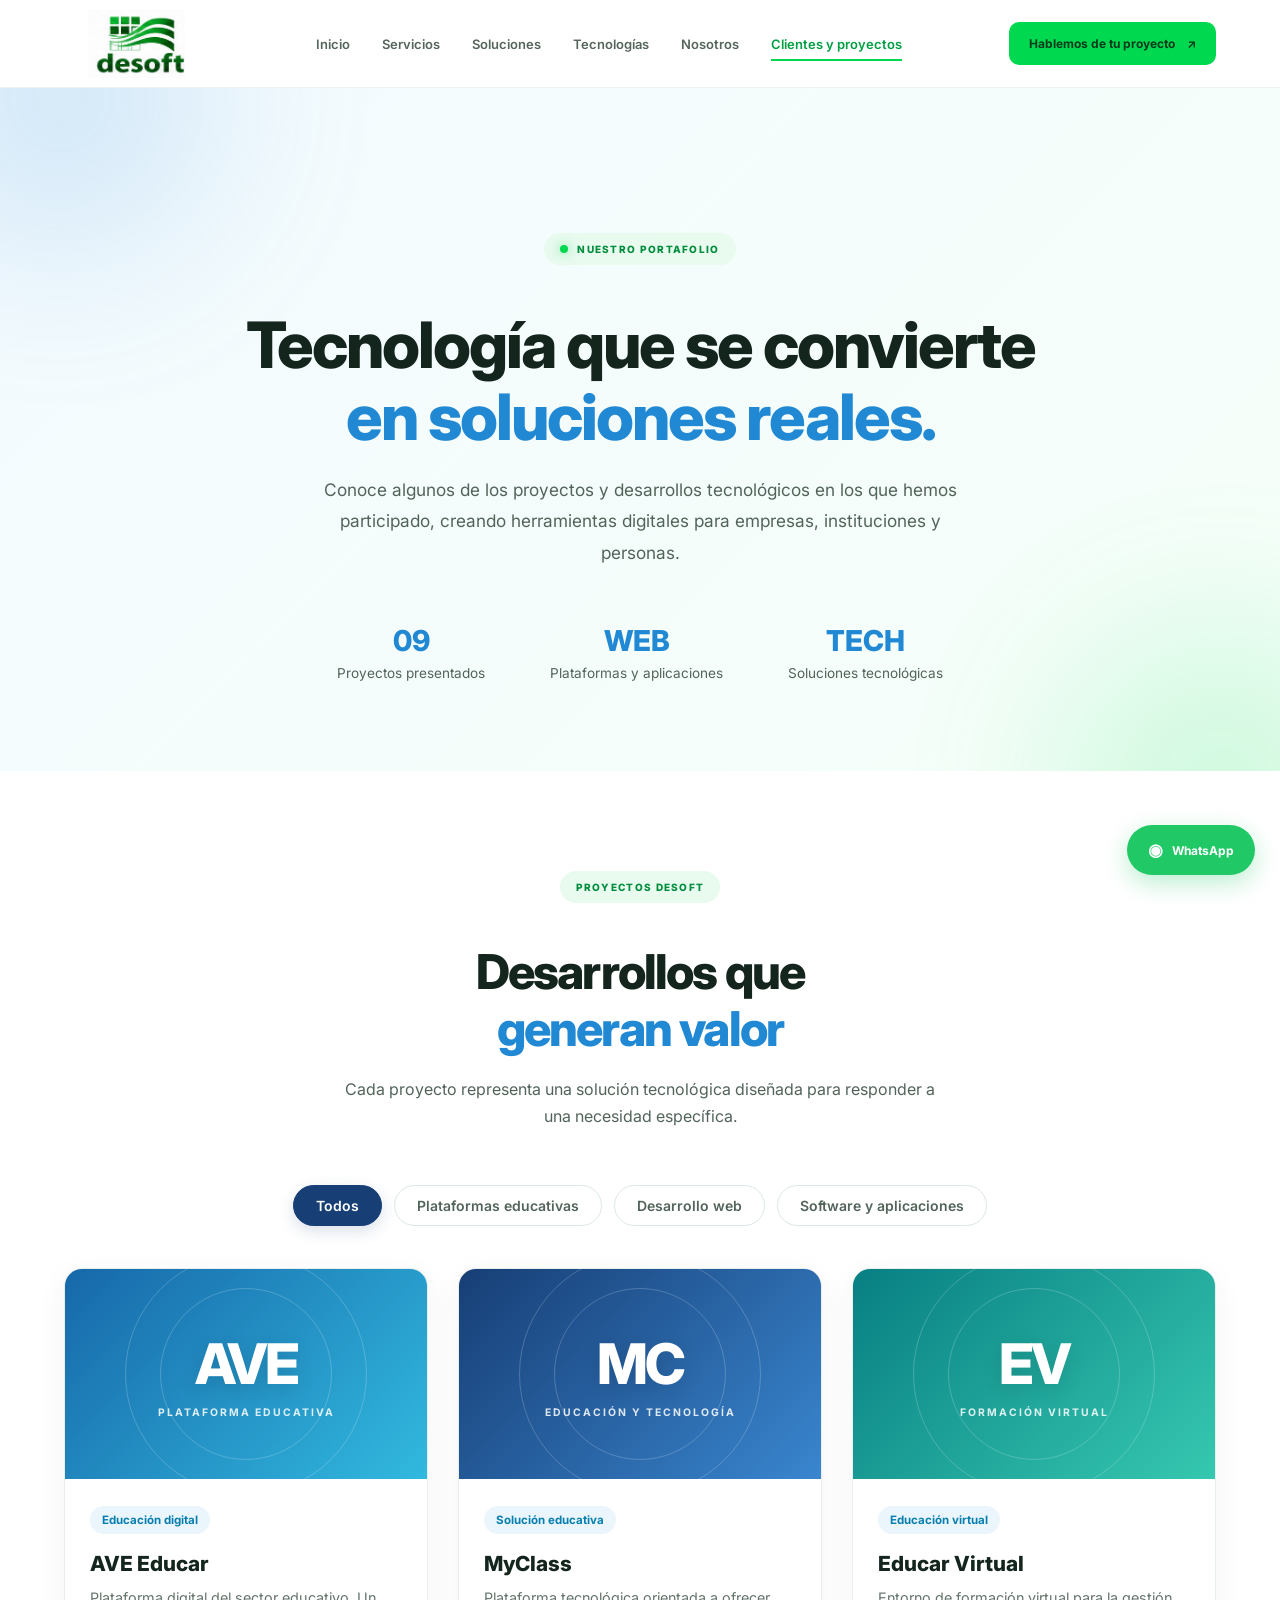
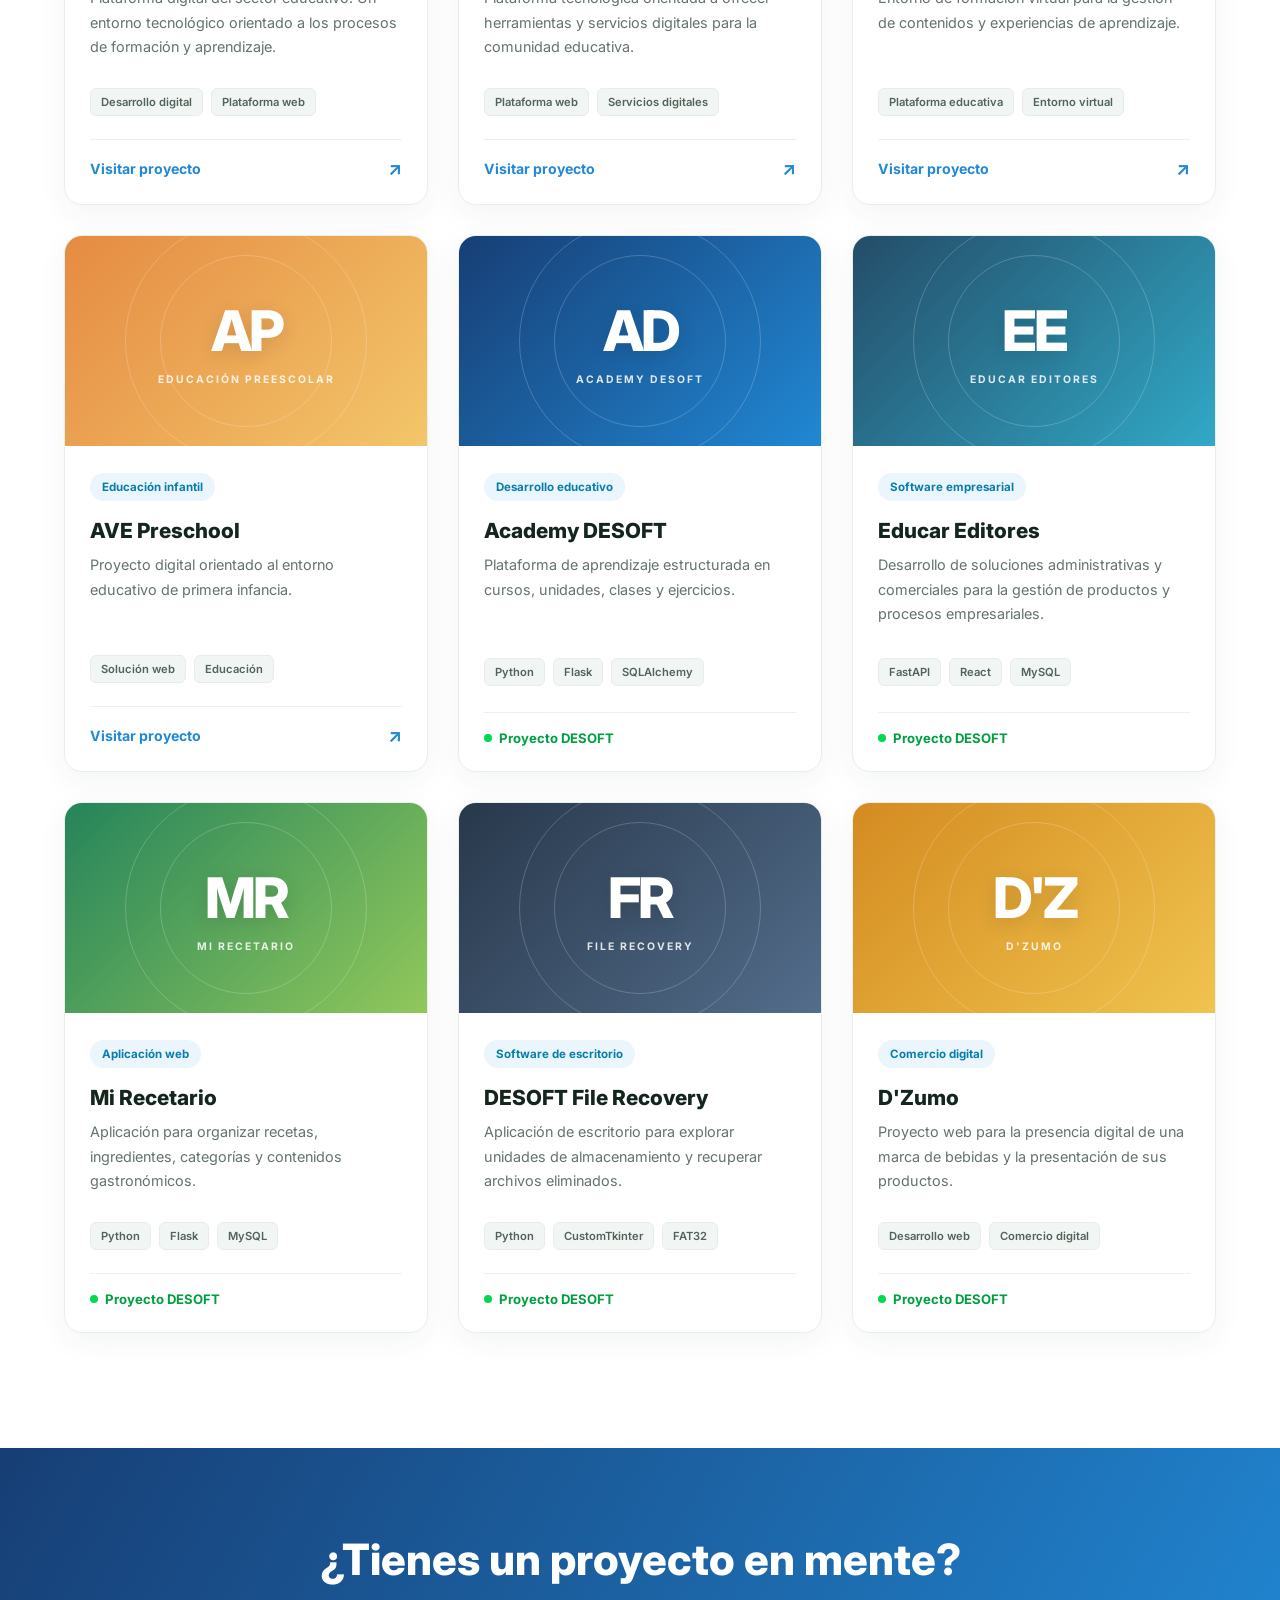
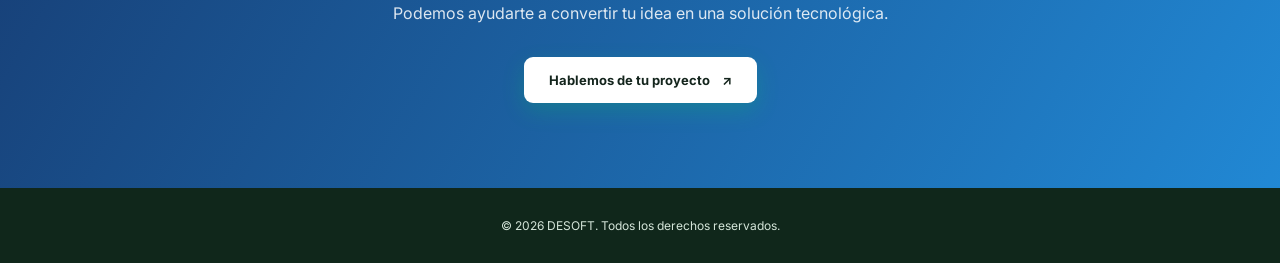
==== commit ede74905: "agregar buscador" ====
--- a/clientes.html
+++ b/clientes.html
@@ -1,10 +1,11 @@
-
 <!DOCTYPE html>
 <html lang="es">
+
 <head>
     <meta charset="UTF-8">
     <meta name="viewport" content="width=device-width, initial-scale=1.0">
-    <meta name="description" content="Conoce los proyectos y desarrollos tecnológicos de DESOFT: plataformas educativas, software empresarial, aplicaciones web y soluciones digitales.">
+    <meta name="description"
+        content="Conoce los proyectos y desarrollos tecnológicos de DESOFT: plataformas educativas, software empresarial, aplicaciones web y soluciones digitales.">
     <meta name="theme-color" content="#ffffff">
     <title>Clientes y proyectos | DESOFT</title>
 
@@ -17,6 +18,7 @@
 
     <script src="js/main.js" defer></script>
 </head>
+
 <body>
 
     <!-- HEADER -->
@@ -36,19 +38,13 @@
                 <a href="clientes.html" class="nav-link active" aria-current="page">Clientes y proyectos</a>
             </nav>
 
-            <a href="https://wa.me/573026607901"
-               target="_blank"
-               rel="noopener noreferrer"
-               class="header-button">
+            <a href="https://wa.me/573026607901" target="_blank" rel="noopener noreferrer" class="header-button">
                 Hablemos de tu proyecto
                 <span>↗</span>
             </a>
 
-            <button class="menu-toggle"
-                    id="menuToggle"
-                    aria-label="Abrir menú"
-                    aria-expanded="false"
-                    aria-controls="navigation">
+            <button class="menu-toggle" id="menuToggle" aria-label="Abrir menú" aria-expanded="false"
+                aria-controls="navigation">
                 <span></span>
                 <span></span>
                 <span></span>
@@ -108,6 +104,23 @@
                     </p>
                 </div>
 
+
+                <div class="portfolio-filters" role="group" aria-label="Filtrar proyectos">
+                    <button class="portfolio-filter active" type="button" data-filter="all" aria-pressed="true">
+                        Todos
+                    </button>
+                    <button class="portfolio-filter" type="button" data-filter="education" aria-pressed="false">
+                        Plataformas educativas
+                    </button>
+                    <button class="portfolio-filter" type="button" data-filter="web" aria-pressed="false">
+                        Desarrollo web
+                    </button>
+                    <button class="portfolio-filter" type="button" data-filter="software" aria-pressed="false">
+                        Software y aplicaciones
+                    </button>
+                </div>
+
+
                 <div class="portfolio-grid">
 
                     <!-- AVE EDUCAR -->
@@ -128,10 +141,8 @@
                                 <span>Desarrollo digital</span>
                                 <span>Plataforma web</span>
                             </div>
-                            <a href="https://ave.educar.com.co"
-                               target="_blank"
-                               rel="noopener noreferrer"
-                               class="portfolio-link">
+                            <a href="https://ave.educar.com.co" target="_blank" rel="noopener noreferrer"
+                                class="portfolio-link">
                                 Visitar proyecto <span>↗</span>
                             </a>
                         </div>
@@ -155,10 +166,8 @@
                                 <span>Plataforma web</span>
                                 <span>Servicios digitales</span>
                             </div>
-                            <a href="https://myclass.com.co"
-                               target="_blank"
-                               rel="noopener noreferrer"
-                               class="portfolio-link">
+                            <a href="https://myclass.com.co" target="_blank" rel="noopener noreferrer"
+                                class="portfolio-link">
                                 Visitar proyecto <span>↗</span>
                             </a>
                         </div>
@@ -181,10 +190,8 @@
                                 <span>Plataforma educativa</span>
                                 <span>Entorno virtual</span>
                             </div>
-                            <a href="https://educarvirtual.com.co"
-                               target="_blank"
-                               rel="noopener noreferrer"
-                               class="portfolio-link">
+                            <a href="https://educarvirtual.com.co" target="_blank" rel="noopener noreferrer"
+                                class="portfolio-link">
                                 Visitar proyecto <span>↗</span>
                             </a>
                         </div>
@@ -207,10 +214,8 @@
                                 <span>Solución web</span>
                                 <span>Educación</span>
                             </div>
-                            <a href="https://avepreschool.educar.com.co"
-                               target="_blank"
-                               rel="noopener noreferrer"
-                               class="portfolio-link">
+                            <a href="https://avepreschool.educar.com.co" target="_blank" rel="noopener noreferrer"
+                                class="portfolio-link">
                                 Visitar proyecto <span>↗</span>
                             </a>
                         </div>
@@ -340,10 +345,7 @@
                 <p>
                     Podemos ayudarte a convertir tu idea en una solución tecnológica.
                 </p>
-                <a href="https://wa.me/573026607901"
-                   target="_blank"
-                   rel="noopener noreferrer"
-                   class="btn-primary">
+                <a href="https://wa.me/573026607901" target="_blank" rel="noopener noreferrer" class="btn-primary">
                     Hablemos de tu proyecto <span>↗</span>
                 </a>
             </div>
@@ -359,13 +361,11 @@
     </footer>
 
     <!-- WHATSAPP -->
-    <a href="https://wa.me/573026607901"
-       class="whatsapp-float"
-       target="_blank"
-       rel="noopener noreferrer"
-       aria-label="Contactar con DESOFT por WhatsApp">
+    <a href="https://wa.me/573026607901" class="whatsapp-float" target="_blank" rel="noopener noreferrer"
+        aria-label="Contactar con DESOFT por WhatsApp">
         <span>WhatsApp</span>
     </a>
 
 </body>
-</html>
+
+</html>
--- a/css/styles.css
+++ b/css/styles.css
@@ -2615,5 +2615,57 @@
     }
 }
 
-
-
+/*  *******************     buscador ******************/
+
+/* FILTROS DEL PORTAFOLIO */
+.portfolio-filters {
+    display: flex;
+    justify-content: center;
+    align-items: center;
+    flex-wrap: wrap;
+    gap: 12px;
+    margin: 0 auto 42px;
+}
+.portfolio-filter {
+    padding: 11px 22px;
+    border: 1px solid #dce8e1;
+    border-radius: 30px;
+    background: #fff;
+    color: var(--text);
+    font-family: inherit;
+    font-size: 14px;
+    font-weight: 600;
+    cursor: pointer;
+    transition: all .25s ease;
+}
+.portfolio-filter:hover {
+    border-color: var(--green);
+    color: var(--green-dark);
+    background: var(--green-light);
+    transform: translateY(-2px);
+}
+.portfolio-filter.active {
+    background: var(--blue-dark);
+    border-color: var(--blue-dark);
+    color: #fff;
+    box-shadow: 0 5px 15px rgba(23, 62, 117, .16);
+}
+.portfolio-filter:focus-visible {
+    outline: 3px solid var(--cyan);
+    outline-offset: 3px;
+}
+.portfolio-card[hidden] {
+    display: none !important;
+}
+@media (max-width: 600px) {
+    .portfolio-filters {
+        gap: 9px;
+        margin-bottom: 30px;
+    }
+    .portfolio-filter {
+        padding: 10px 15px;
+        font-size: 12px;
+    }
+}
+
+
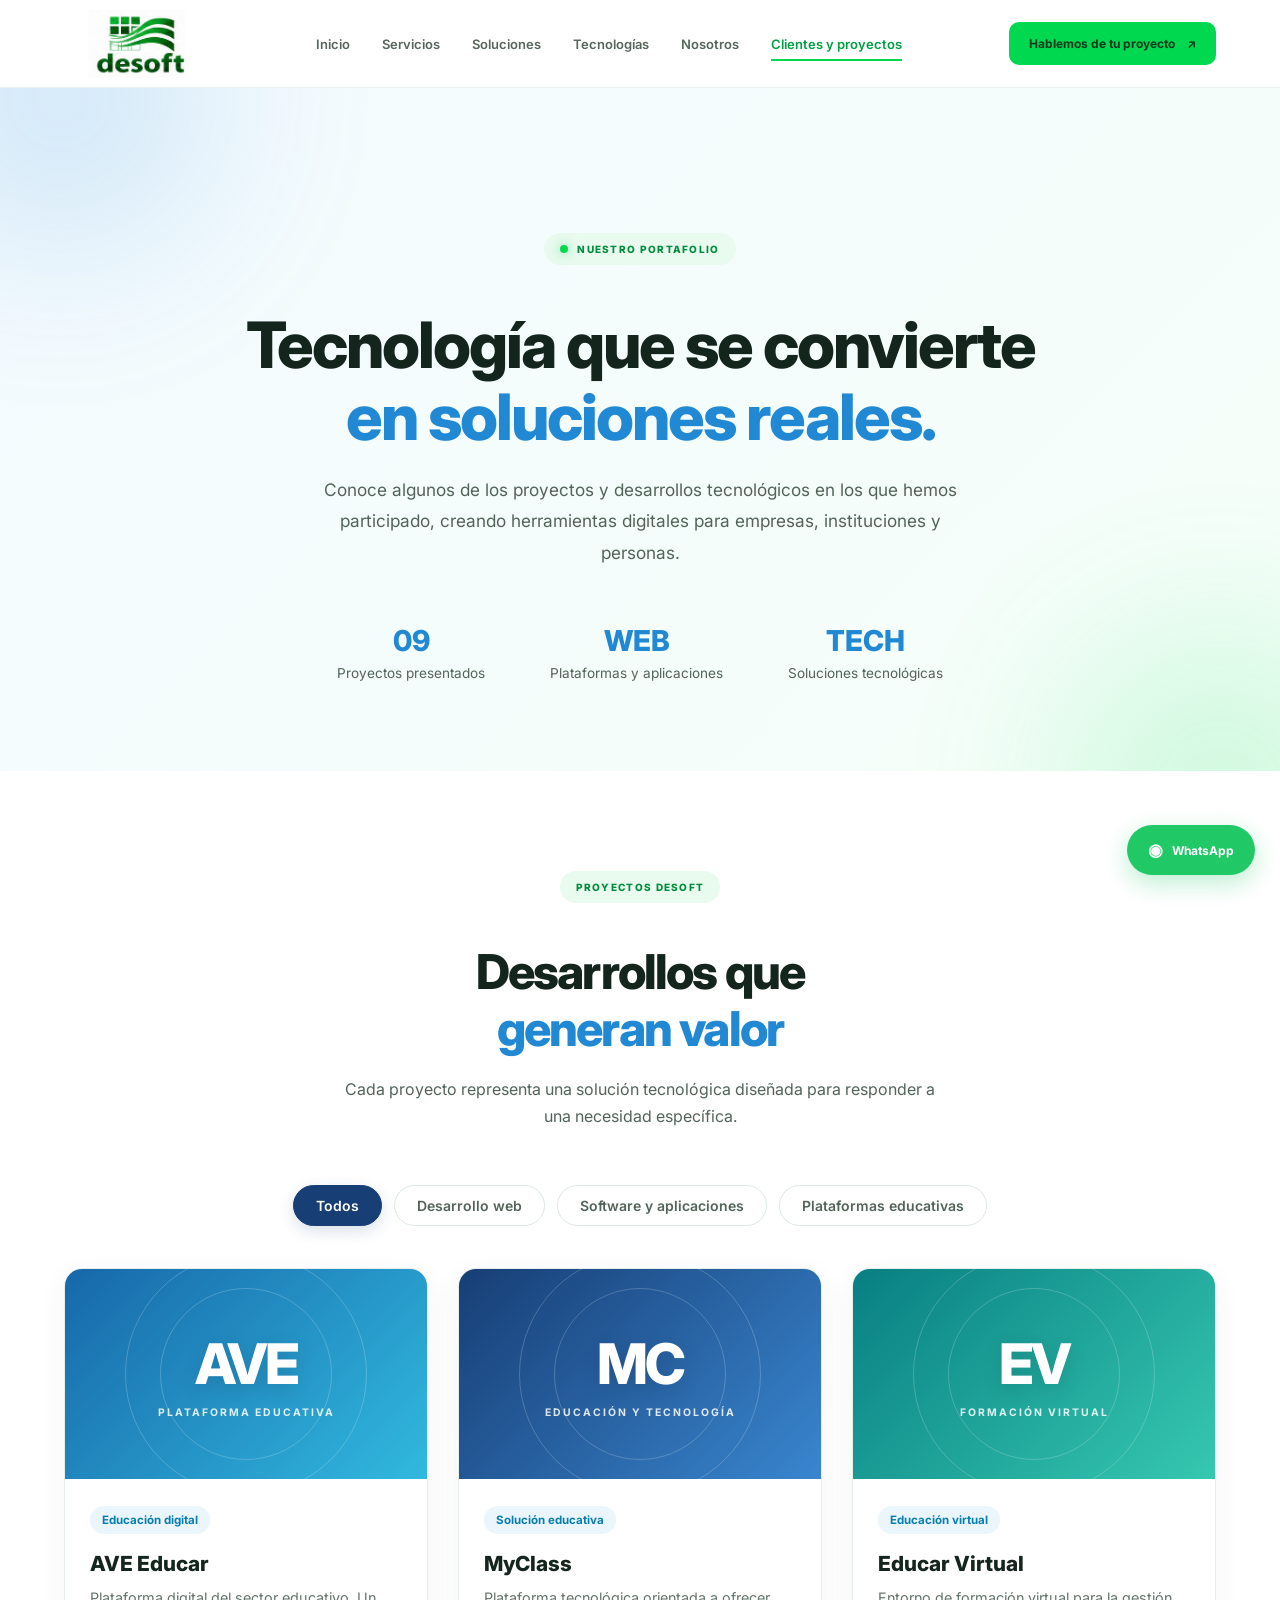
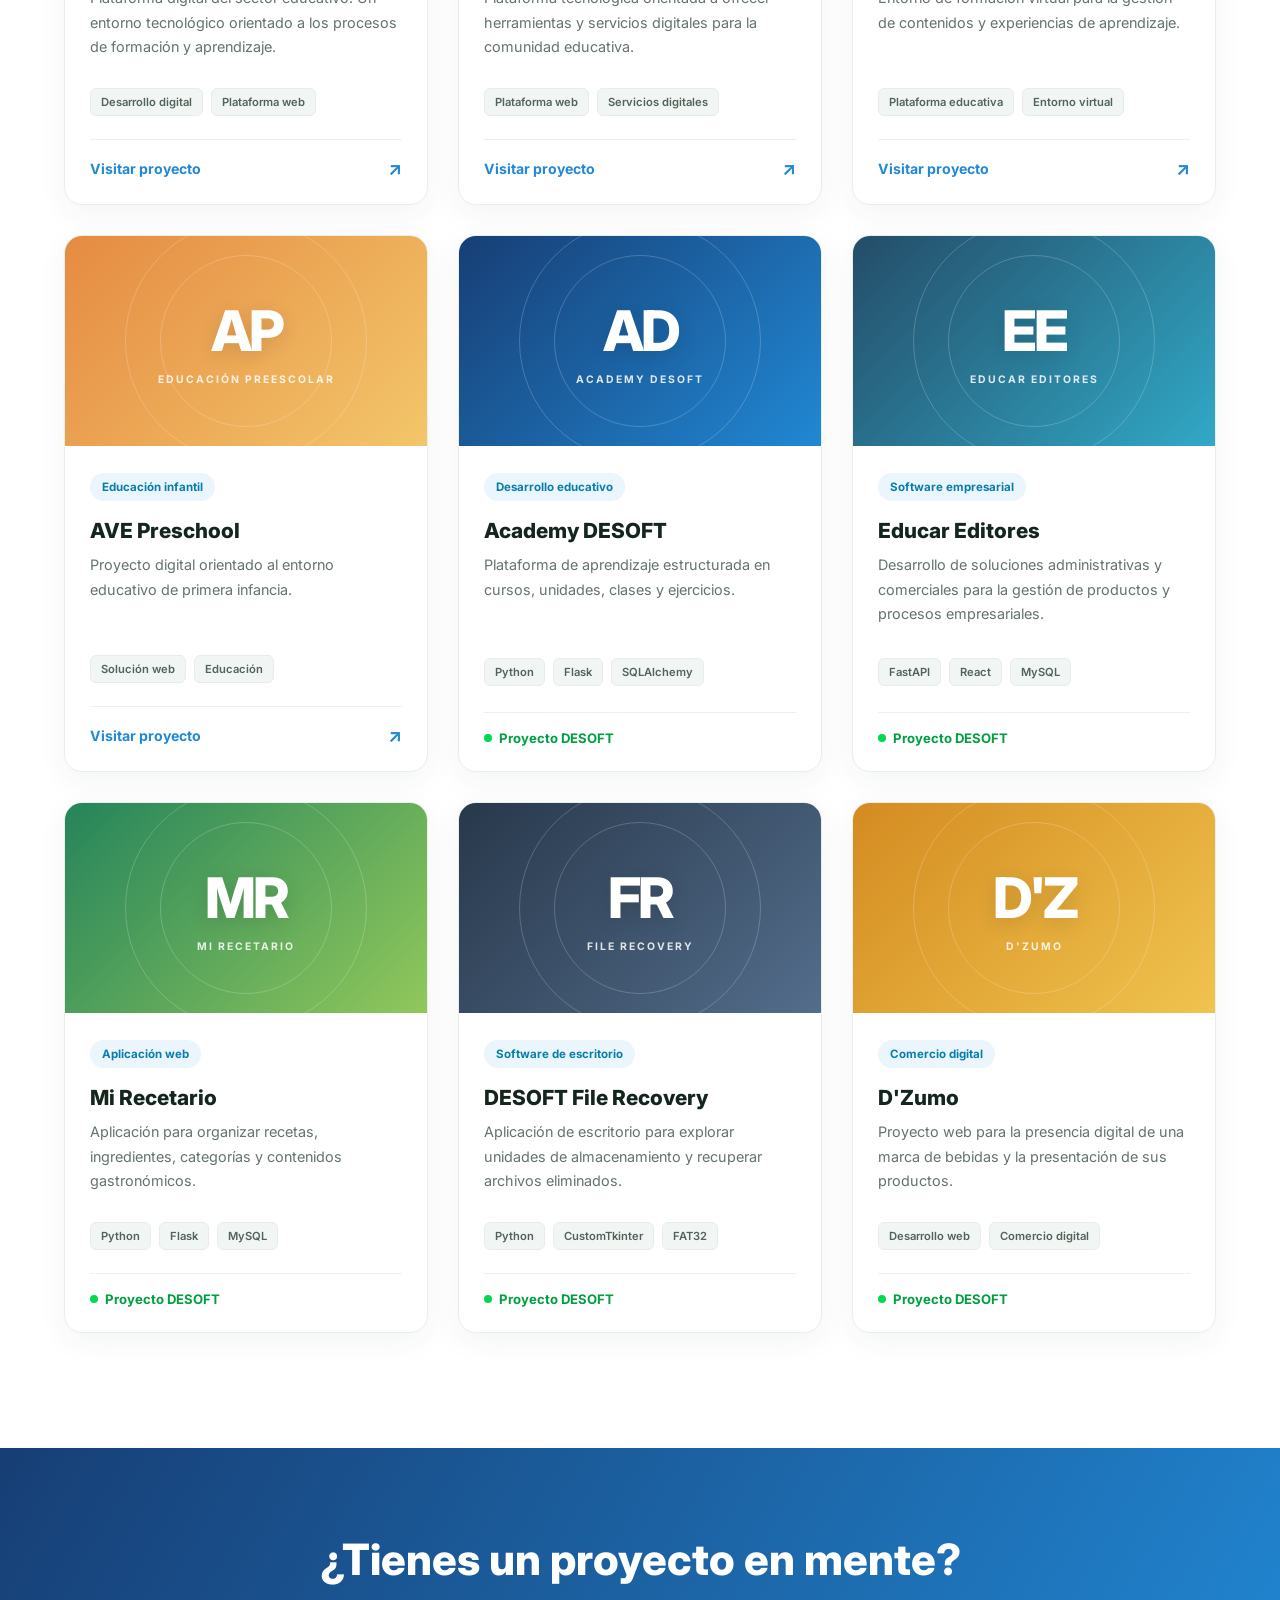
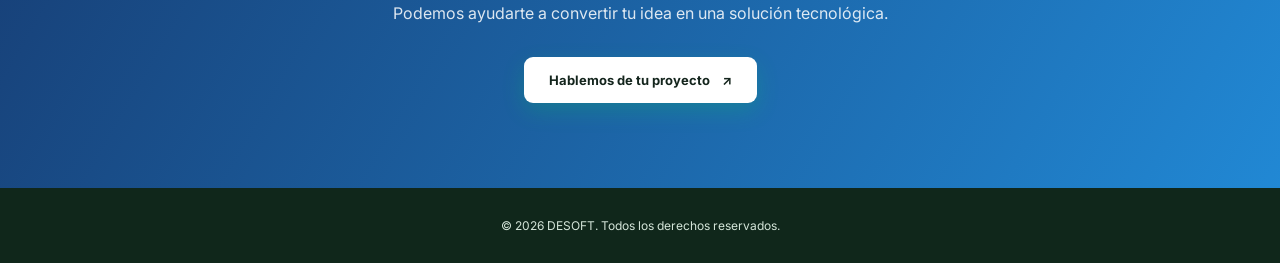
==== commit 122fbd5a: "cambio menu filtro" ====
--- a/clientes.html
+++ b/clientes.html
@@ -1,11 +1,10 @@
+
 <!DOCTYPE html>
 <html lang="es">
-
 <head>
     <meta charset="UTF-8">
     <meta name="viewport" content="width=device-width, initial-scale=1.0">
-    <meta name="description"
-        content="Conoce los proyectos y desarrollos tecnológicos de DESOFT: plataformas educativas, software empresarial, aplicaciones web y soluciones digitales.">
+    <meta name="description" content="Conoce los proyectos y desarrollos tecnológicos de DESOFT: plataformas educativas, software empresarial, aplicaciones web y soluciones digitales.">
     <meta name="theme-color" content="#ffffff">
     <title>Clientes y proyectos | DESOFT</title>
 
@@ -18,7 +17,6 @@
 
     <script src="js/main.js" defer></script>
 </head>
-
 <body>
 
     <!-- HEADER -->
@@ -43,8 +41,7 @@
                 <span>↗</span>
             </a>
 
-            <button class="menu-toggle" id="menuToggle" aria-label="Abrir menú" aria-expanded="false"
-                aria-controls="navigation">
+            <button class="menu-toggle" id="menuToggle" aria-label="Abrir menú" aria-expanded="false" aria-controls="navigation">
                 <span></span>
                 <span></span>
                 <span></span>
@@ -58,6 +55,7 @@
         <!-- PRESENTACIÓN DEL PORTAFOLIO -->
         <section class="portfolio-hero">
             <div class="container">
+
                 <span class="section-tag">
                     <span class="tag-dot"></span>
                     NUESTRO PORTAFOLIO
@@ -88,6 +86,7 @@
                         <span>Soluciones tecnológicas</span>
                     </div>
                 </div>
+
             </div>
         </section>
 
@@ -104,31 +103,34 @@
                     </p>
                 </div>
 
-
+                <!-- FILTROS -->
                 <div class="portfolio-filters" role="group" aria-label="Filtrar proyectos">
                     <button class="portfolio-filter active" type="button" data-filter="all" aria-pressed="true">
                         Todos
                     </button>
-                    <button class="portfolio-filter" type="button" data-filter="education" aria-pressed="false">
-                        Plataformas educativas
-                    </button>
+                    
                     <button class="portfolio-filter" type="button" data-filter="web" aria-pressed="false">
                         Desarrollo web
                     </button>
                     <button class="portfolio-filter" type="button" data-filter="software" aria-pressed="false">
                         Software y aplicaciones
                     </button>
+
+                    <button class="portfolio-filter" type="button" data-filter="education" aria-pressed="false">
+                        Plataformas educativas
+                    </button>
                 </div>
 
-
+                <!-- GRID DE PROYECTOS -->
                 <div class="portfolio-grid">
 
                     <!-- AVE EDUCAR -->
-                    <article class="portfolio-card">
+                    <article class="portfolio-card" data-category="education">
                         <div class="portfolio-image portfolio-ave">
                             <span>AVE</span>
                             <small>PLATAFORMA EDUCATIVA</small>
                         </div>
+
                         <div class="portfolio-content">
                             <span class="portfolio-category">Educación digital</span>
                             <h3>AVE Educar</h3>
@@ -137,23 +139,25 @@
                                 Un entorno tecnológico orientado a los procesos
                                 de formación y aprendizaje.
                             </p>
+
                             <div class="portfolio-details">
                                 <span>Desarrollo digital</span>
                                 <span>Plataforma web</span>
                             </div>
-                            <a href="https://ave.educar.com.co" target="_blank" rel="noopener noreferrer"
-                                class="portfolio-link">
+
+                            <a href="https://ave.educar.com.co" target="_blank" rel="noopener noreferrer" class="portfolio-link">
                                 Visitar proyecto <span>↗</span>
                             </a>
                         </div>
                     </article>
 
                     <!-- MYCLASS -->
-                    <article class="portfolio-card">
+                    <article class="portfolio-card" data-category="education">
                         <div class="portfolio-image portfolio-myclass">
                             <span>MC</span>
                             <small>EDUCACIÓN Y TECNOLOGÍA</small>
                         </div>
+
                         <div class="portfolio-content">
                             <span class="portfolio-category">Solución educativa</span>
                             <h3>MyClass</h3>
@@ -162,23 +166,25 @@
                                 herramientas y servicios digitales para
                                 la comunidad educativa.
                             </p>
+
                             <div class="portfolio-details">
                                 <span>Plataforma web</span>
                                 <span>Servicios digitales</span>
                             </div>
-                            <a href="https://myclass.com.co" target="_blank" rel="noopener noreferrer"
-                                class="portfolio-link">
+
+                            <a href="https://myclass.com.co" target="_blank" rel="noopener noreferrer" class="portfolio-link">
                                 Visitar proyecto <span>↗</span>
                             </a>
                         </div>
                     </article>
 
                     <!-- EDUCAR VIRTUAL -->
-                    <article class="portfolio-card">
+                    <article class="portfolio-card" data-category="education">
                         <div class="portfolio-image portfolio-virtual">
                             <span>EV</span>
                             <small>FORMACIÓN VIRTUAL</small>
                         </div>
+
                         <div class="portfolio-content">
                             <span class="portfolio-category">Educación virtual</span>
                             <h3>Educar Virtual</h3>
@@ -186,23 +192,25 @@
                                 Entorno de formación virtual para la gestión
                                 de contenidos y experiencias de aprendizaje.
                             </p>
+
                             <div class="portfolio-details">
                                 <span>Plataforma educativa</span>
                                 <span>Entorno virtual</span>
                             </div>
-                            <a href="https://educarvirtual.com.co" target="_blank" rel="noopener noreferrer"
-                                class="portfolio-link">
+
+                            <a href="https://educarvirtual.com.co" target="_blank" rel="noopener noreferrer" class="portfolio-link">
                                 Visitar proyecto <span>↗</span>
                             </a>
                         </div>
                     </article>
 
                     <!-- AVE PRESCHOOL -->
-                    <article class="portfolio-card">
+                    <article class="portfolio-card" data-category="education">
                         <div class="portfolio-image portfolio-preschool">
                             <span>AP</span>
                             <small>EDUCACIÓN PREESCOLAR</small>
                         </div>
+
                         <div class="portfolio-content">
                             <span class="portfolio-category">Educación infantil</span>
                             <h3>AVE Preschool</h3>
@@ -210,23 +218,25 @@
                                 Proyecto digital orientado al entorno
                                 educativo de primera infancia.
                             </p>
+
                             <div class="portfolio-details">
                                 <span>Solución web</span>
                                 <span>Educación</span>
                             </div>
-                            <a href="https://avepreschool.educar.com.co" target="_blank" rel="noopener noreferrer"
-                                class="portfolio-link">
+
+                            <a href="https://avepreschool.educar.com.co" target="_blank" rel="noopener noreferrer" class="portfolio-link">
                                 Visitar proyecto <span>↗</span>
                             </a>
                         </div>
                     </article>
 
                     <!-- ACADEMY DESOFT -->
-                    <article class="portfolio-card">
+                    <article class="portfolio-card" data-category="education">
                         <div class="portfolio-image portfolio-academy">
                             <span>AD</span>
                             <small>ACADEMY DESOFT</small>
                         </div>
+
                         <div class="portfolio-content">
                             <span class="portfolio-category">Desarrollo educativo</span>
                             <h3>Academy DESOFT</h3>
@@ -234,21 +244,24 @@
                                 Plataforma de aprendizaje estructurada
                                 en cursos, unidades, clases y ejercicios.
                             </p>
+
                             <div class="portfolio-details">
                                 <span>Python</span>
                                 <span>Flask</span>
                                 <span>SQLAlchemy</span>
                             </div>
+
                             <span class="portfolio-status">Proyecto DESOFT</span>
                         </div>
                     </article>
 
                     <!-- EDUCAR EDITORES -->
-                    <article class="portfolio-card">
+                    <article class="portfolio-card" data-category="software">
                         <div class="portfolio-image portfolio-editores">
                             <span>EE</span>
                             <small>EDUCAR EDITORES</small>
                         </div>
+
                         <div class="portfolio-content">
                             <span class="portfolio-category">Software empresarial</span>
                             <h3>Educar Editores</h3>
@@ -257,21 +270,24 @@
                                 y comerciales para la gestión de productos
                                 y procesos empresariales.
                             </p>
+
                             <div class="portfolio-details">
                                 <span>FastAPI</span>
                                 <span>React</span>
                                 <span>MySQL</span>
                             </div>
+
                             <span class="portfolio-status">Proyecto DESOFT</span>
                         </div>
                     </article>
 
                     <!-- MI RECETARIO -->
-                    <article class="portfolio-card">
+                    <article class="portfolio-card" data-category="web">
                         <div class="portfolio-image portfolio-recetario">
                             <span>MR</span>
                             <small>MI RECETARIO</small>
                         </div>
+
                         <div class="portfolio-content">
                             <span class="portfolio-category">Aplicación web</span>
                             <h3>Mi Recetario</h3>
@@ -280,21 +296,24 @@
                                 ingredientes, categorías y contenidos
                                 gastronómicos.
                             </p>
+
                             <div class="portfolio-details">
                                 <span>Python</span>
                                 <span>Flask</span>
                                 <span>MySQL</span>
                             </div>
+
                             <span class="portfolio-status">Proyecto DESOFT</span>
                         </div>
                     </article>
 
                     <!-- FILE RECOVERY -->
-                    <article class="portfolio-card">
+                    <article class="portfolio-card" data-category="software">
                         <div class="portfolio-image portfolio-recovery">
                             <span>FR</span>
                             <small>FILE RECOVERY</small>
                         </div>
+
                         <div class="portfolio-content">
                             <span class="portfolio-category">Software de escritorio</span>
                             <h3>DESOFT File Recovery</h3>
@@ -303,21 +322,24 @@
                                 unidades de almacenamiento y recuperar
                                 archivos eliminados.
                             </p>
+
                             <div class="portfolio-details">
                                 <span>Python</span>
                                 <span>CustomTkinter</span>
                                 <span>FAT32</span>
                             </div>
+
                             <span class="portfolio-status">Proyecto DESOFT</span>
                         </div>
                     </article>
 
                     <!-- D'ZUMO -->
-                    <article class="portfolio-card">
+                    <article class="portfolio-card" data-category="web">
                         <div class="portfolio-image portfolio-dzumo">
                             <span>D'Z</span>
                             <small>D'ZUMO</small>
                         </div>
+
                         <div class="portfolio-content">
                             <span class="portfolio-category">Comercio digital</span>
                             <h3>D'Zumo</h3>
@@ -326,10 +348,12 @@
                                 de una marca de bebidas y la presentación
                                 de sus productos.
                             </p>
+
                             <div class="portfolio-details">
                                 <span>Desarrollo web</span>
                                 <span>Comercio digital</span>
                             </div>
+
                             <span class="portfolio-status">Proyecto DESOFT</span>
                         </div>
                     </article>
@@ -361,11 +385,9 @@
     </footer>
 
     <!-- WHATSAPP -->
-    <a href="https://wa.me/573026607901" class="whatsapp-float" target="_blank" rel="noopener noreferrer"
-        aria-label="Contactar con DESOFT por WhatsApp">
+    <a href="https://wa.me/573026607901" class="whatsapp-float" target="_blank" rel="noopener noreferrer" aria-label="Contactar con DESOFT por WhatsApp">
         <span>WhatsApp</span>
     </a>
 
 </body>
-
-</html>+</html>
